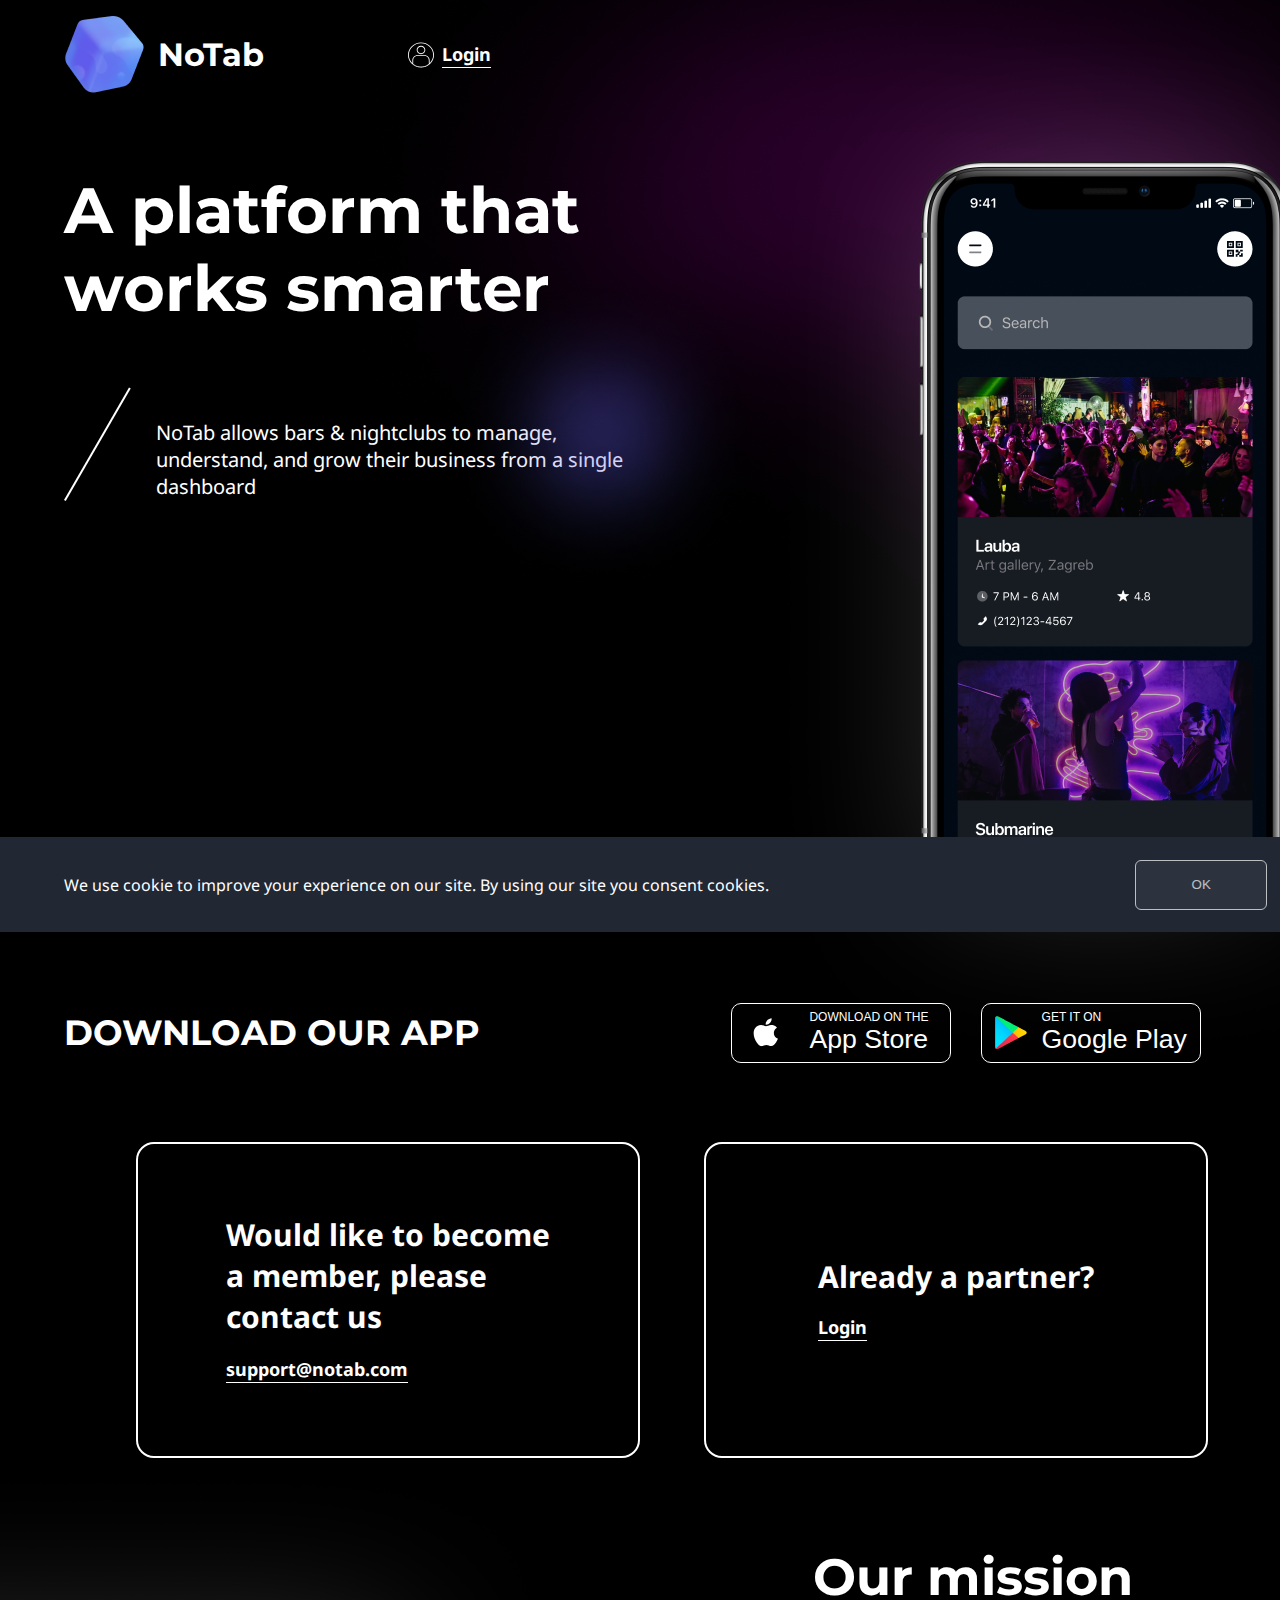
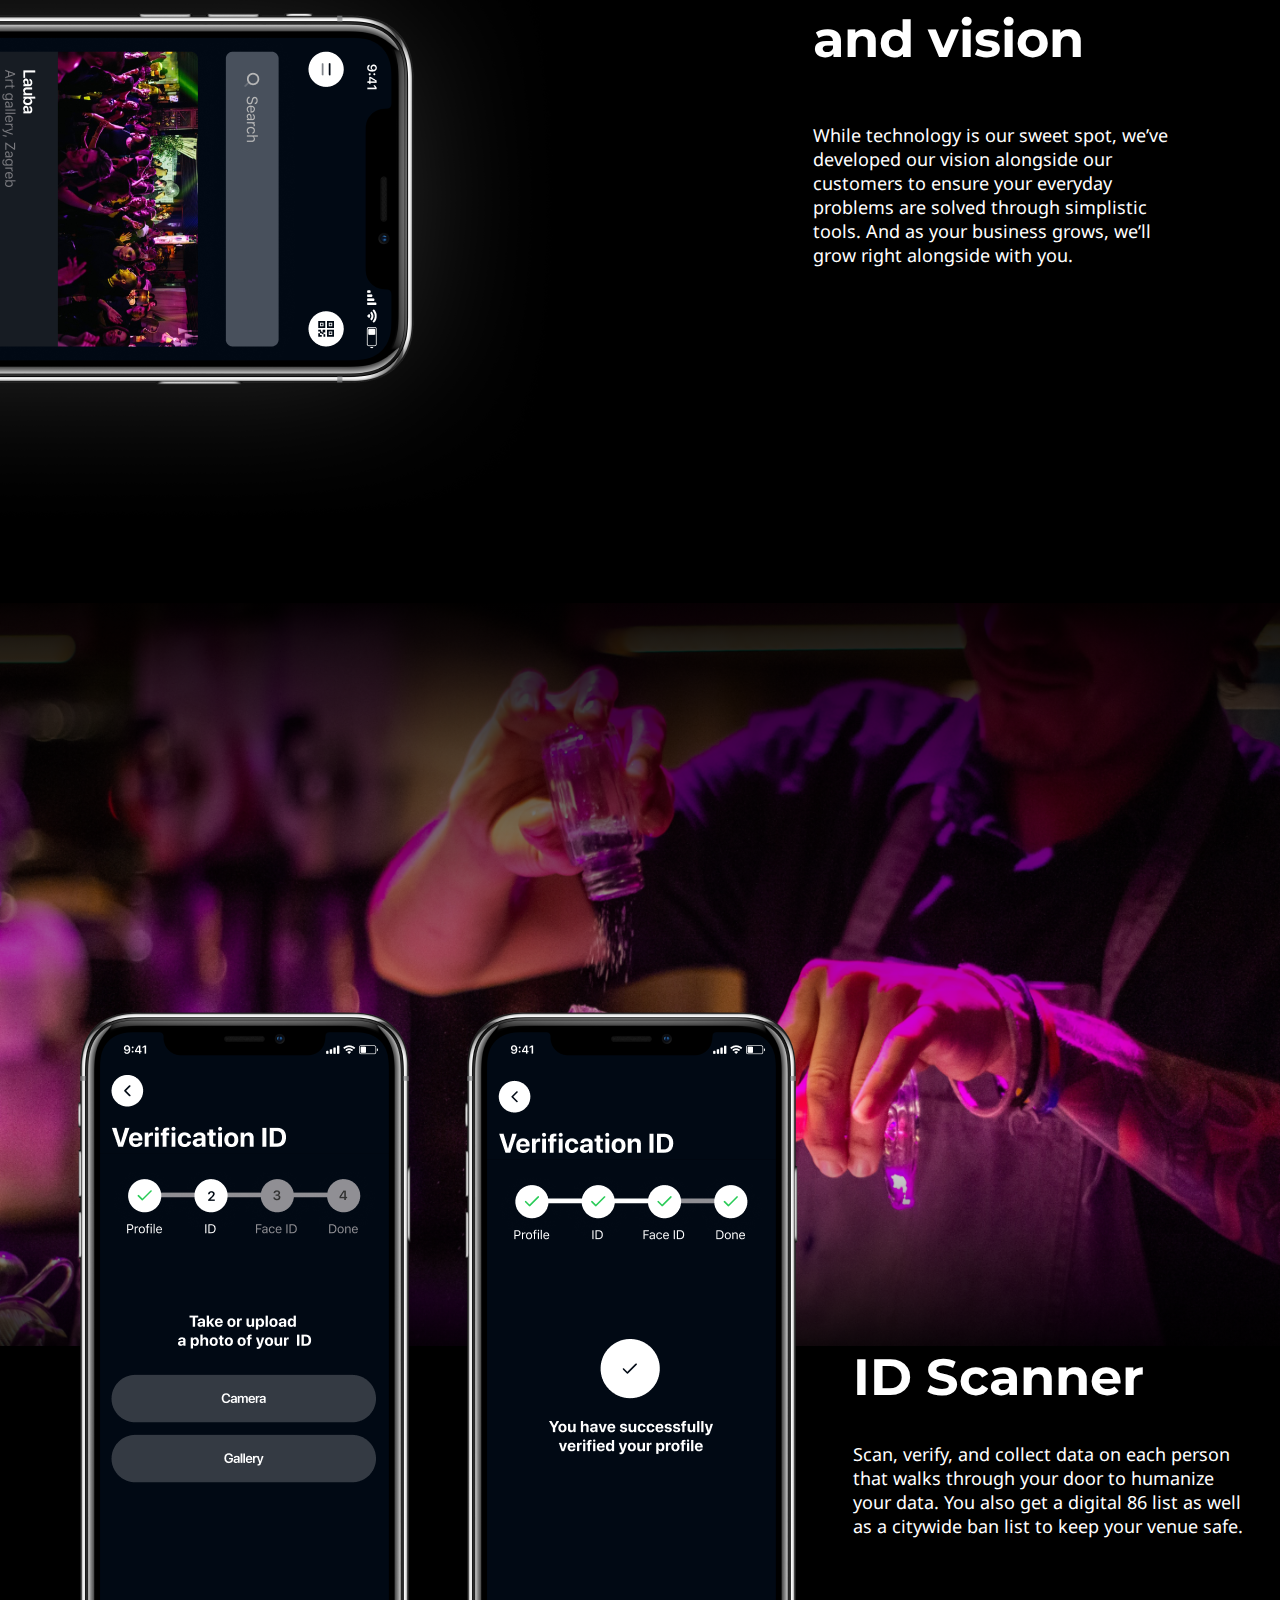
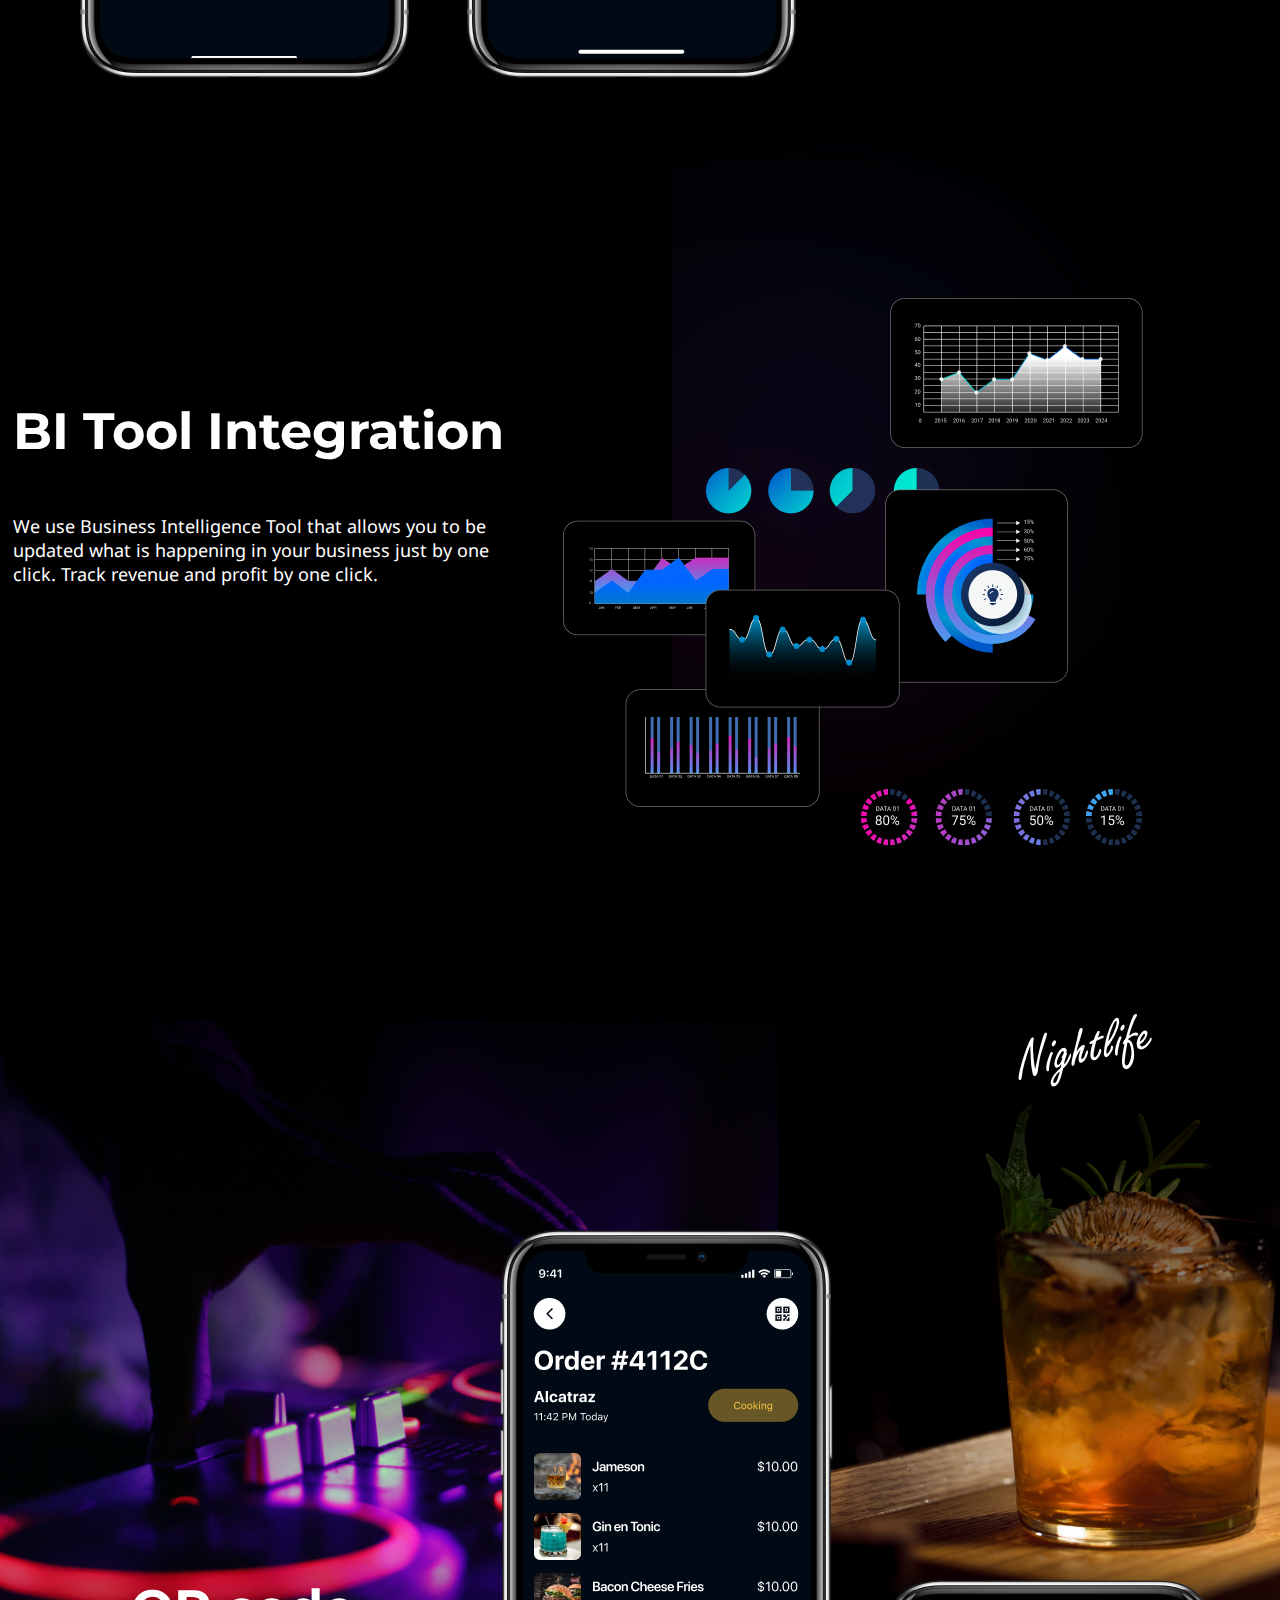
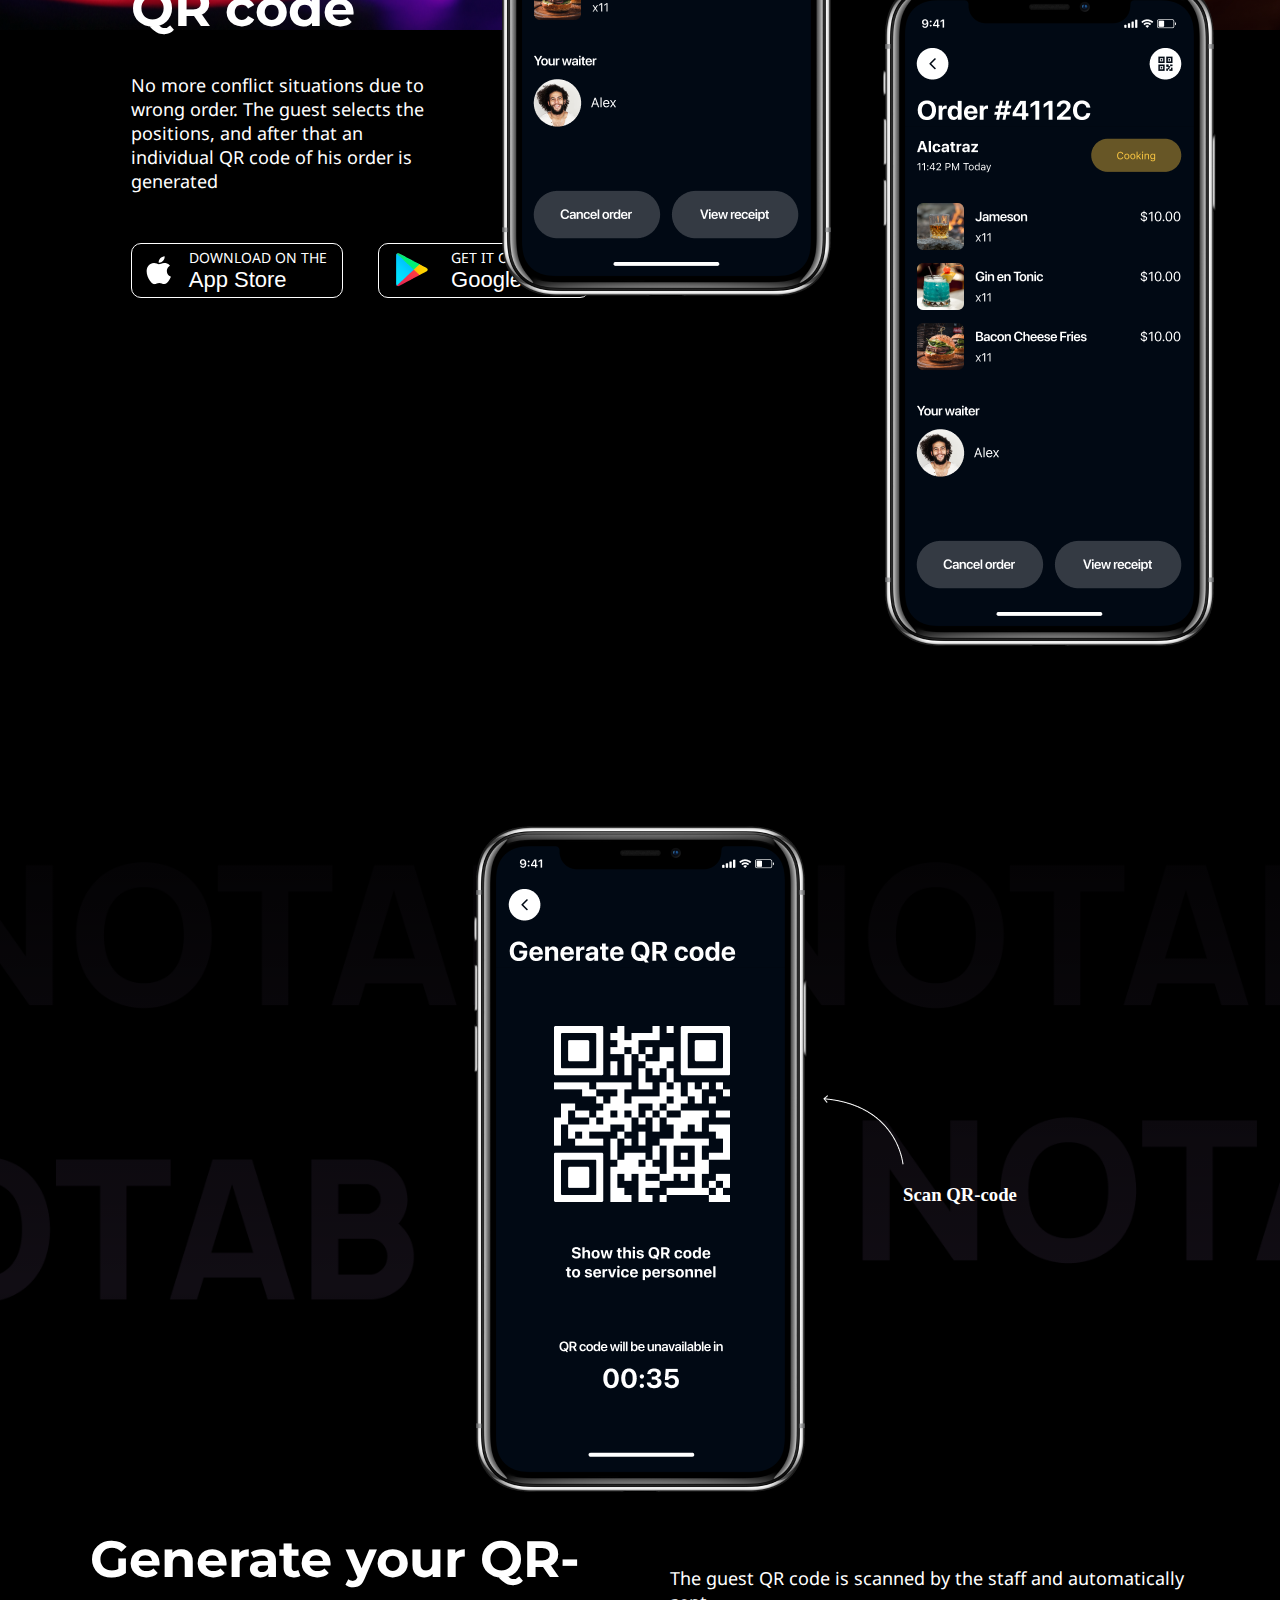
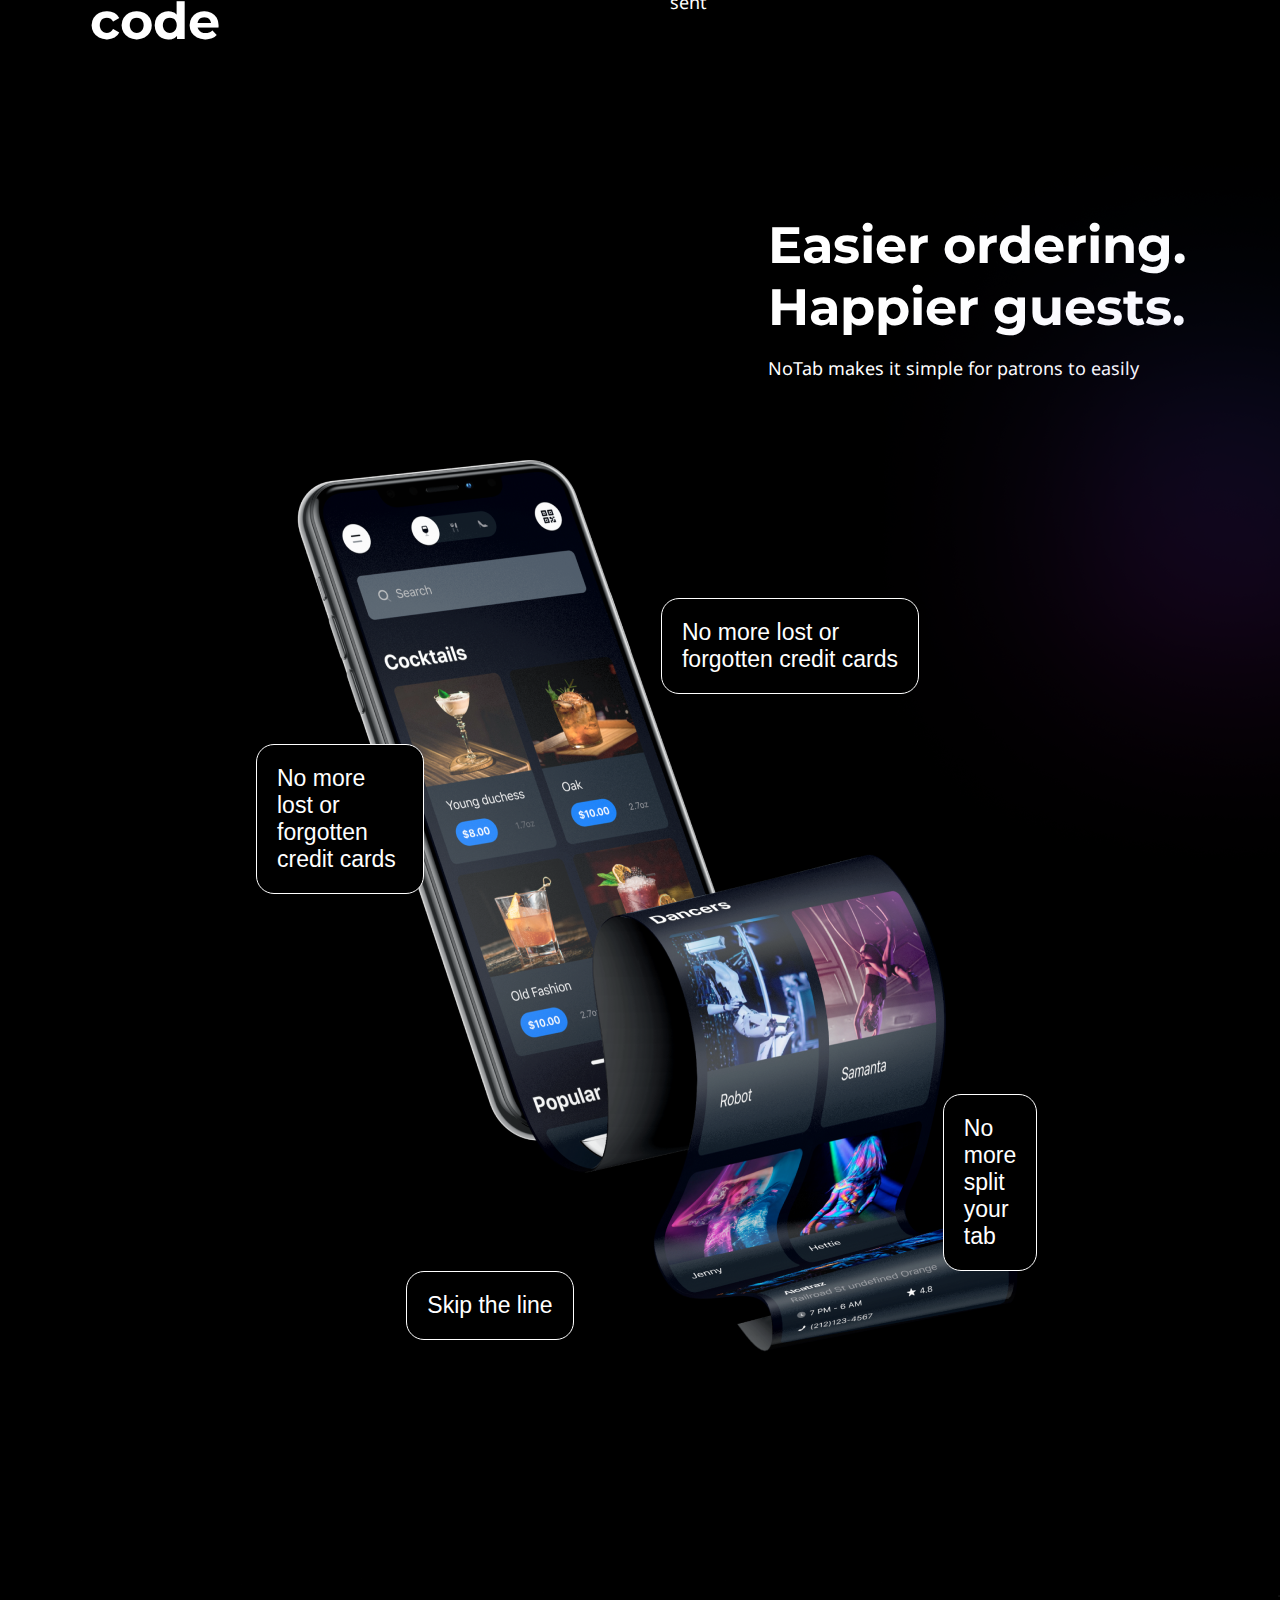
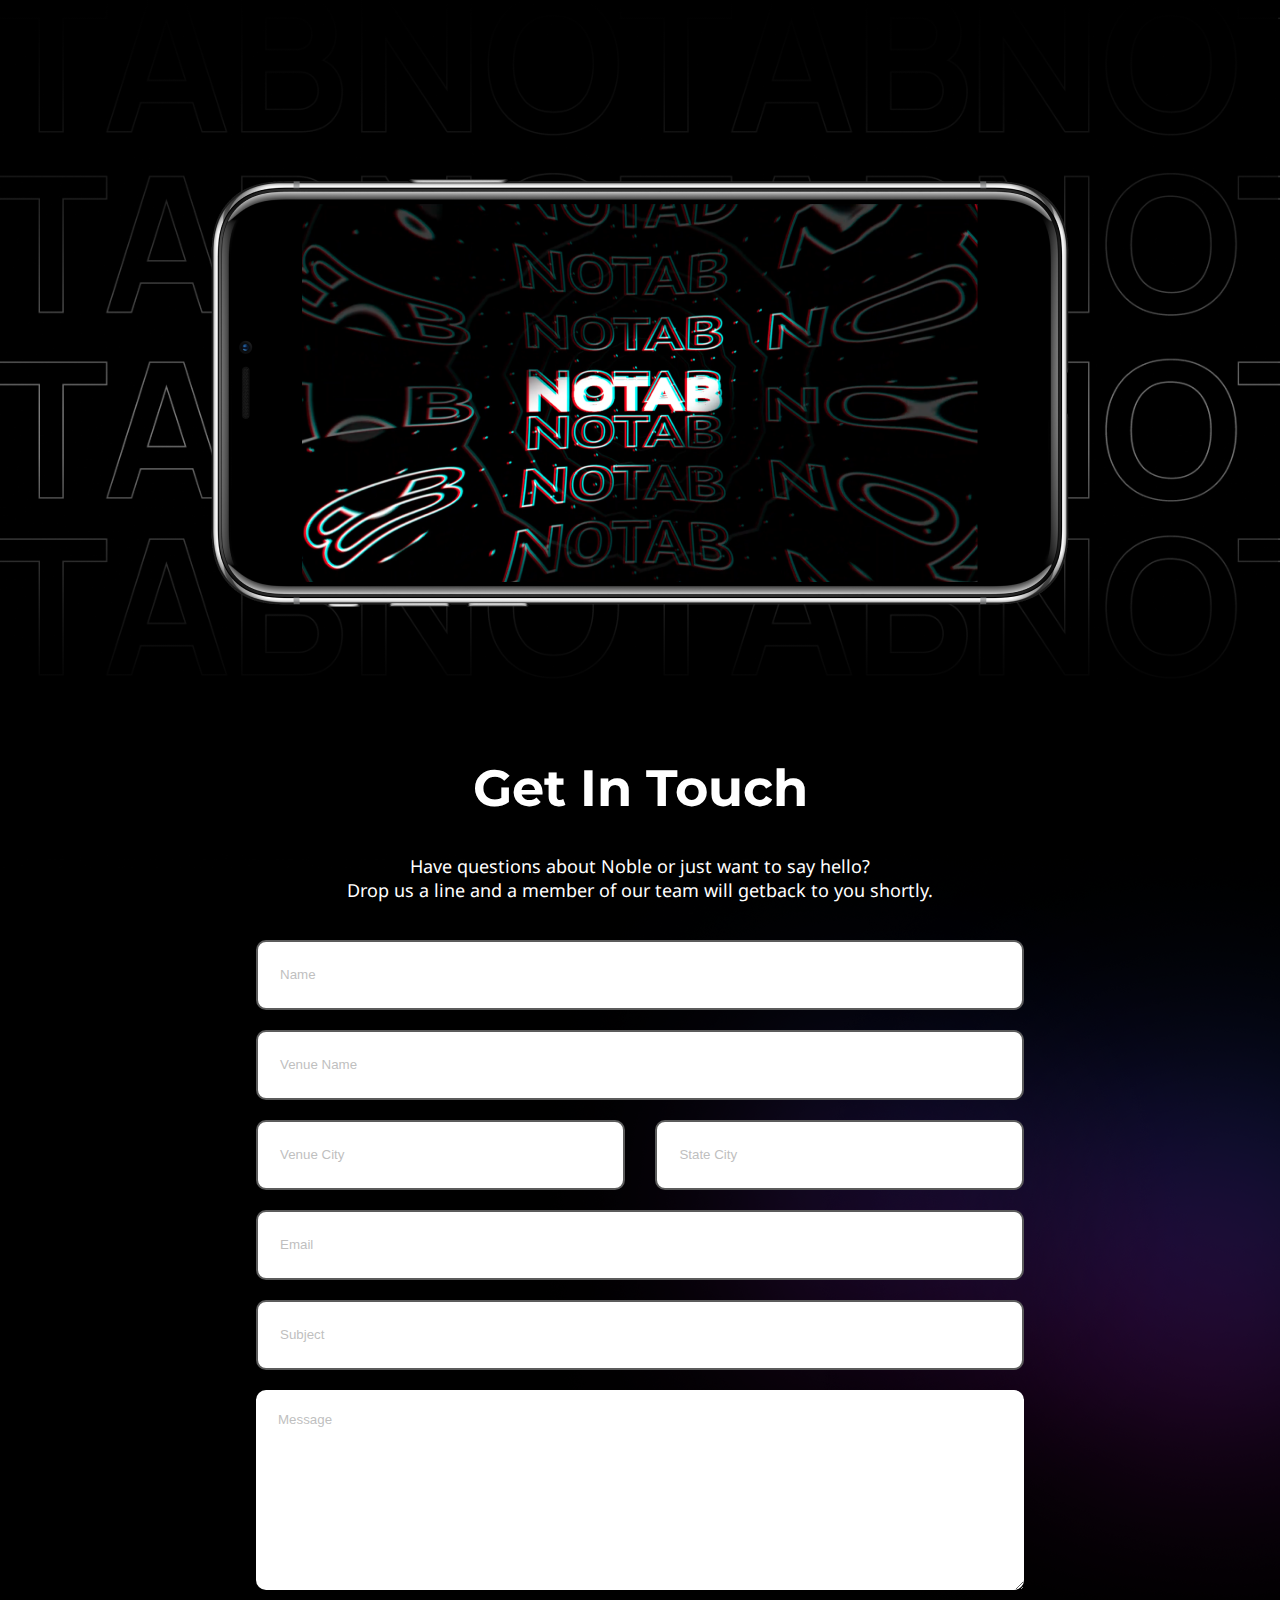
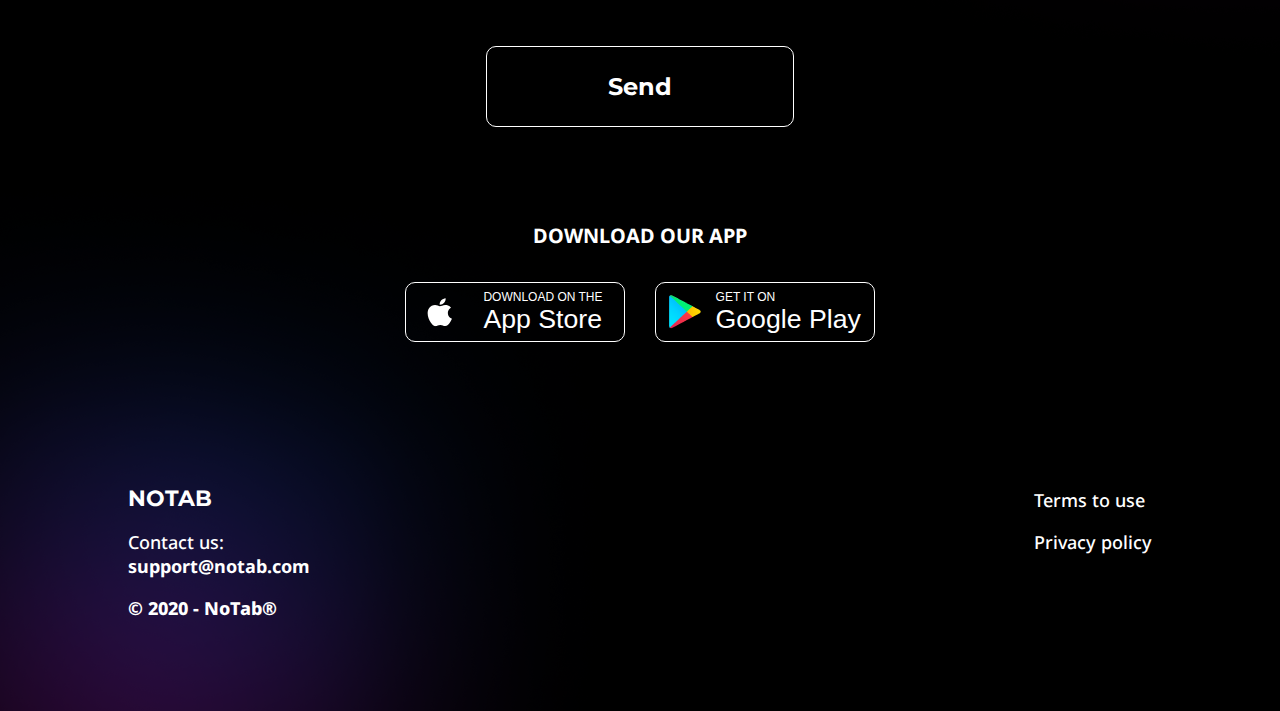
==== index.html @ 04035e40 "initi commit" ====
<!DOCTYPE html lang="en">
<html>

<head>
    <link rel="preconnect" href="https://fonts.googleapis.com">
    <link rel="preconnect" href="https://fonts.gstatic.com" crossorigin>
    <link href="https://fonts.googleapis.com/css2?family=Montserrat:wght@700&family=Noto+Sans&display=swap"
        rel="stylesheet">
    <link rel="stylesheet" type="text/css" href="css/index.css">

    <title>This is just a bomb</title>
    <script src="/js/formError.js"></script>
    <script src="/js/cookiesAlert.js"></script>
</head>

<body>
    <div class="cookie">
        <div class="cookie__text">
            <p>We use cookie to improve your experience on our site. By using our site you consent cookies. </p>
        </div>
        <button id="confirm_cookie_button">
            ok
        </button>
    </div>
    <div class="Vector1"></div>
    <header>
        <div class="header__logo">
            <img src="img/Cube.png" alt="Cube">
            <h1>NoTab</h1>
        </div>

        <div class="header-login">
            <img src="img/Group 574.svg" alt="Group">
            <a href="">Login</a>
        </div>
    </header>
    <main>
        <div class="wrapper">

            <div class="wrapper__text">
                <h1>A platform that works smarter</h1>
                <div class="wrapper__text__bottom">
                    <div class="Vl"></div>
                    <div class="ellipse">
                        <img src="/img/Ellipse 93.png" alt="Ellipse">
                    </div>
                    <h3>NoTab allows bars & nightclubs to manage, understand, and grow their business from a single
                        dashboard</h3>
                </div>
            </div>

            <div class="wrapper__img">
                <img src="img/phone.png" />
            </div>
        </div>

        <div class="download">
            <div class="download__text">
                <h1>download our app</h1>
            </div>
            <div class="download__button">
                <button>
                    <img src="img/Apple.svg" alt="logoalpe">
                    <div class="button_text" style="float: right;">
                        <p>Download on the</p>
                        <h3>App Store</h3>
                    </div>
                </button>
                <button>
                    <img src="img/Play.png" alt="logoandro">
                    <div class="button_text" style="float: right; ">
                        <p>get it on</p>
                        <h3>Google Play</h3>
                    </div>
                </button>

            </div>
        </div>

        <div class="contact">
            <div class="box">
                <div class="box__text">Would like to become<br>
                    a member, please<br> contact us
                    <div class="box__link">
                        <a href="">support@notab.com</a>
                    </div>
                </div>

            </div>
            <div class="box">
                <div class="box__text">Already a partner?
                    <div class="box__link">
                        <div class="header-login">
                            <a href="">Login</a>
                        </div>
                    </div>
                </div>
            </div>
        </div>

        <div class="mission">
            <div class="mission__img">
                <img src="img/phone90.png" alt="">
            </div>
            <div class="mission__text">
                <h1>Our mission and vision</h1>
                <p>While technology is our sweet spot, we’ve developed our vision alongside
                    our customers to ensure your everyday problems are solved through simplistic tools. And as your
                    business grows, we’ll grow right alongside with you. </p>
            </div>
        </div>


        <div class="back">
            <img src="/img/bar.png" alt=""></img>
            <div class="gradient"></div>
        </div>


        <div class="verification">


            <div class="verification__img">
                <img src="/img/Ver1.png" alt="">
                <img src="/img/Ver2.png" alt="">
            </div>

            <div class="verification__text">
                <h1>ID Scanner</h1>
                <p>Scan, verify, and collect data on each person that walks through your door
                    to humanize your data. You also get
                    a digital 86 list as well as a citywide ban list to keep your venue safe.</p>
            </div>
        </div>

        <div class="ellipse">
            <img src="/img/BI.png" alt="">
        </div>
        <div class="integration">
            <div class="integration__text">
                <h1>BI Tool Integration</h1>
                <p>We use Business Intelligence Tool that allows you to be updated what is happening in your business
                    just by one click. Track revenue
                    and profit by one click.</p>
            </div>
            <div class="integration__img">
                <div class="ladder">
                    <img class="group_ladder_top_one" src="/img/Test_Landing/Group 565.png" alt="">
                    <img class="group_ladder_top_two" src="/img/Test_Landing/Group 558.png" alt="">
                    <img class="group_ladder_top_three" src="/img/Test_Landing/Group 564.png" alt="">
                </div>

                <div class="ladder">
                    <img src="/img/Test_Landing/Group 559.png" class="group_ladder_middle_one" alt="">
                    <img src="/img/Test_Landing/Group 562.png" class="group_ladder_middle_two" alt="">
                    <img src="/img/Test_Landing/Group 561.png" class="group_ladder_middle_three" alt="">
                </div>
                <div class="ladder">
                    <img class="group_ladder_bottom" src="/img/Test_Landing/Group.png" alt="">
                </div>
            </div>
        </div>

        <div class="back" style="margin-top: 15% ;">
            <img src="/img/marcela.png" class="img_marcela" alt="">
            <img src="/img/cocktail.png" alt="">

            <div class="gradient gradient8" style="">
                <img src="/img/Nightlife.png" class="Nightlife" alt=""
                    style="float: right; margin-right: 10%; width: auto;">
            </div>

        </div>

        <div class="qrcode">
            <div class="qrcode__text">
                <h1>QR code</h1>
                <p>No more conflict situations due to wrong order. The guest selects the positions, and after that an
                    individual QR code of his order is generated</p>
                <div class="qrcode__btn">
                    <button>
                        <img src="img/Apple.svg" alt="logoalpe" >
                        <div class="button_text" >
                            <p>Download on the</p>
                            <h3>App Store</h3>
                        </div>
                    </button>
                    <button>
                        <img src="img/Play.png" alt="logoandro" >
                        <div class="button_text" >
                            <p>get it on</p>
                            <h3>Google Play</h3>
                        </div>
                    </button>
                </div>

            </div>
            <div class="qrcode__img">

                <img src="/img/orderqr.png" alt="">
                <img src="/img/orderqr.png" alt="" style="top: 350px;">
            </div>


        </div>
        <div class="back">
            <img src="/img/notab.png" alt="" style=" position: absolute;margin-top: 100px; ">
        <div class=" gradient" ></div>
        </div>
        </div>
        <div class="genNotab">
            <div class="genNotab__img">
                <img src="/img/genqr.png" alt="">
                <div class="arrow">
                    <img src="/img/Arrow.png" alt="">
                    <h3>Scan QR-code</h3>
                </div>

            </div>
            <div class="genNotab__text">
                <h1>Generate your QR-code</h1>
                <p>The guest QR code is scanned
                    by the staff and automatically sent</p>
            </div>

        </div>

        <div class="ordering">
            <div class="ellipse" style="right: 0;">
                <img src="/img/ellipse2.png" alt="">
            </div>
            <div class="ordering__text">
                <h1>Easier ordering.<br>
                    Happier guests.</h1>
                <p>NoTab makes it simple for patrons to easily</p>
            </div>

            <div class="ordering__img">
                <img src="/img/iPhoneXS.png" alt="">
            </div>
            <div class="ordering__box">

                <div class="box box1" >
                    <p>No more lost or<br>
                        forgotten credit cards
                    </p>

                </div>
                <div class="box box2">
                    <p>No more lost or<br>
                        forgotten credit cards</p>

                </div>
                <div class="box box3">
                    <p>No more split<br>
                        your tab</p>

                </div>
                <div class="box box4">
                    <p>Skip the line</p>

                </div>

            </div>
        </div>

        <div class="back back3" style="margin-top:15%;">
            <img src="/img/NotabPhone.png" alt="">

            <div class="gradient" style="display: flex; justify-content: center;">
                <div class="phone">
                    <img src="/img/phonecler.png" alt="" class="placeholder">
                    <img src="/img/inphone.png" alt=" " class="iphone_img">
                </div>

            </div>
        </div>
        <div class="ellipse ellipse3">
            <img src="/img/GetIN.png" alt="">
        </div>
        <div class="ellipse">
            <img src="/img/form.png" alt="">
        </div>
        <div class="userForm">
            <div class="userForm__text">
                <h1>Get In Touch</h1>
                <p>Have questions about Noble or just want to say hello?<br>
                    Drop us a line and a member of our team will getback to you shortly.</p>
            </div>
            <form action="" method="post" class="form" id = "form">
                <input type="text" id="contact_name" name="user_name" placeholder="Name">
                <input type="text" id="venue_name" name="user_venue_name" placeholder="Venue Name">
                <div class="two">
                    <input type="text" id="city" name="user_city" placeholder="Venue City">
                    <input type="text" id="state" name="user_state" placeholder="State City" style="margin-left: auto;">
                </div>

                <input type="text" id="email" name="user_email" placeholder="Email">
                <input type="text" id="subject" name="user_subject" placeholder="Subject">
                <textarea placeholder="Message" name="message" style="height: 200px;"></textarea>

                <button>
                    <p>Send</p>
                </button>
            </form>
            <div class="userForm_download">
                <div class="download__text">
                    <h5>download our app</h5>
                </div>
                <div class="download__button">
                    <button>
                        <img src="img/Apple.svg" alt="logoalpe">
                        <div class="button_text">
                            <p>Download on the</p>
                            <h3>App Store</h3>
                        </div>
                    </button>
                    <button>
                        <img src="img/Play.png" alt="logoandro">
                        <div class="button_text">
                            <p>get it on</p>
                            <h3>Google Play</h3>
                        </div>
                    </button>
                </div>
            </div>
        </div>
        <div class="ellipse4">
            <img src="/img/footer.png" alt="">
        </div>
        <footer>
            <div class="contact_us">
                <h1>notab</h1>
                <p>Contact us:<br>
                    <a href="#">support@notab.com</a>
                </p>
                <h2>© 2020 - NoTab®</h2>
            </div>
            <div class="privacy_policy">
                <p>Terms to use</p>
                <p>Privacy policy</p>
            </div>
        </footer>
    </main>
</body>

</html>
---- css/index.css ----
@charset "UTF-8";
body {
  background-color: #000000;
  margin: 0;
  background-image: url(/img/decor.png);
  background-repeat: no-repeat;
  background-position: top right, center left;
}
body .cookie {
  color: #fff;
  display: flex;
  position: fixed;
  justify-content: space-between;
  background-color: #212834;
  height: 95px;
  align-items: center;
  z-index: 9999;
  width: 100%;
  top: 93vh;
  transform: translateY(100%);
  transition: transform 0.2s ease-in-out;
}
body .cookie .cookie__text {
  margin-left: 5%;
  text-align: center;
  font-family: "Noto Sans", sans-serif;
  line-height: 14px;
  font-weight: normal;
}
body .cookie button {
  height: 50px;
  width: 132px;
  margin-right: 1%;
  background: #ffffff14;
  border: 0.5px solid #ffffff;
  color: white;
  text-decoration: none;
  border-radius: 6px;
  cursor: pointer;
  opacity: 0.7;
  text-transform: uppercase;
}
body .cookie button:hover {
  opacity: 1;
}
body .show_cookies {
  transform: translateY(0);
  transition: transform 0.2s ease-in-out;
}
body header {
  position: absolute;
  display: flex;
  flex-direction: row;
  justify-content: space-between;
  align-items: center;
  color: white;
  max-width: 400px;
  margin-left: 4%;
  z-index: 1000;
}
body header .header__logo {
  display: flex;
  text-align: center;
}
body header .header__logo h1 {
  display: flex;
  align-items: center;
  font-family: "Montserrat", sans-serif;
  font-style: normal;
  font-weight: bold;
  font-size: 2em;
}
body header .header-login {
  display: flex;
  flex-direction: row;
  margin-left: 50%;
}
body header .header-login a {
  margin-left: 10%;
}
body a {
  color: #fff;
  text-decoration: none;
  cursor: pointer;
  font-family: "Noto Sans", sans-serif;
  font-size: 18px;
  font-weight: bold;
  border-bottom: 1px solid white;
  /* Добавляем подчеркивание сплошной линией черного цвета */
  padding-bottom: 1px;
}
body a:hover {
  border-bottom: 1px solid rgba(0, 0, 0, 0);
  /* Делаем подчеркивание прозрачным */
}
body main {
  /*max-width: 1400px;*/
  margin: 0 auto;
}
body main .wrapper {
  position: relative;
  z-index: 100;
  color: #fff;
  display: flex;
  justify-content: space-between;
}
body main .wrapper .wrapper__text {
  position: relative;
  margin-top: 10%;
  margin-left: 5%;
  max-width: 700px;
}
body main .wrapper .wrapper__text h1 {
  font-size: 64px;
  font-family: "Montserrat", sans-serif;
}
body main .wrapper .wrapper__text .wrapper__text__bottom {
  display: flex;
}
body main .wrapper .wrapper__text .wrapper__text__bottom h3 {
  font-family: "Noto Sans", sans-serif;
  line-height: 27px;
  font-weight: normal;
  font-size: 20px;
  margin: auto 90px 0;
  /* сверху | горизонтально | снизу */
}
body main .wrapper .wrapper__text .wrapper__text__bottom .Vl {
  width: 4px;
  /* Line width */
  height: 130px;
  /* Override in-line if you want specific height. */
  background-color: white;
  /* Line color */
  transform: rotate(30deg);
  transform-origin: bottom left;
}
body main .wrapper .wrapper__img {
  margin-left: auto;
  float: right;
  overflow: hidden;
}
body main .wrapper .wrapper__img img {
  position: relative;
  z-index: 0;
  overflow: hidden;
}
body main .download {
  color: #fff;
  position: relative;
  z-index: 1000;
  margin: -80px 5% 0;
  display: flex;
  flex-direction: row;
  justify-content: space-between;
  align-items: center;
}
body main .download .download__text h1 {
  font-family: "Montserrat", sans-serif;
  font-style: normal;
  font-weight: bold;
  font-size: 35px;
  text-transform: uppercase;
}
body main .download .download__button {
  justify-content: space-around;
  display: flex;
  width: 500px;
}
body main .download .download__button button {
  display: flex;
  flex-direction: row;
  width: 220px;
  height: 60px;
  background: none;
  border: 1px solid #ffffff;
  color: white;
  text-decoration: none;
  border-radius: 10px;
  cursor: auto;
}
body main .download .download__button button img {
  width: auto;
  margin: auto;
}
body main .download .download__button button .button_text {
  margin: auto;
  display: flex;
  flex-direction: column;
  align-items: flex-start;
}
body main .download .download__button button .button_text img {
  float: right;
}
body main .download .download__button button .button_text h3 {
  font-size: 2em;
  margin: 0;
  font-weight: normal;
}
body main .download .download__button button .button_text p {
  text-transform: uppercase;
  font-size: 12px;
  margin: 0;
}
body main .download .download__button button:hover {
  opacity: 0.8;
}
body main .contact {
  margin-top: 5%;
  color: #fff;
  display: flex;
  justify-content: center;
  align-items: center;
}
body main .contact .box {
  font-family: "Noto Sans", sans-serif;
  font-style: normal;
  font-weight: bold;
  display: flex;
  align-items: center;
  justify-content: center;
  border-radius: 18px;
  width: 500px;
  height: 312px;
  border: 2px solid #fff;
  vertical-align: middle;
  margin-left: 5%;
}
body main .contact .box .box__text {
  font-size: 30px;
}
body main .contact .box .box__text .box__link {
  margin-top: 5%;
  font-weight: normal;
  font-size: 24px;
  line-height: 33px;
}
body main .mission {
  display: flex;
  color: #fff;
  justify-content: space-evenly;
  align-items: center;
}
body main .mission .mission__img {
  transform: translateX(-100%);
  width: 600px;
}
body main .mission .mission__text {
  width: 360px;
  display: flex;
  flex-direction: column;
  margin-bottom: 200px;
}
body main .mission .mission__text h1 {
  font-family: "Montserrat", sans-serif;
  font-style: normal;
  font-weight: bold;
  font-size: 51px;
}
body main .mission .mission__text p {
  font-family: Noto Sans;
  font-style: normal;
  font-weight: normal;
  font-size: 18px;
}
body main .back {
  overflow: hidden;
  display: flex;
  margin-top: 5%;
}
body main .back img {
  z-index: 0;
  position: relative;
  width: 100%;
}
body main .back .gradient {
  position: absolute;
  width: 100%;
  height: 72vw;
  left: 0px;
  background: linear-gradient(179.83deg, #000000 -3.1%, rgba(0, 0, 0, 0) 56.76%, #000000 83.92%);
}
body main .back .gradient .phone {
  display: flex;
  align-items: center;
  justify-content: center;
  flex-wrap: wrap;
  flex-direction: column;
}
body main .back .gradient .phone img {
  width: auto;
}
body main .back .gradient .phone .placeholder {
  z-index: 500;
}
body main .back .gradient .phone .iphone_img {
  z-index: 1000;
  position: absolute;
}
body main .verification {
  color: #fff;
  z-index: 100;
  display: flex;
  align-items: center;
  justify-content: space-around;
}
body main .verification .verification__img {
  position: relative;
  margin-top: auto;
}
body main .verification .verification__img img {
  margin-left: 50px;
  margin-top: -1000px;
}
body main .verification .verification__text {
  margin-bottom: 10%;
  margin-top: auto;
  position: relative;
  width: 400px;
}
body main .verification .verification__text h1 {
  font-family: "Montserrat", sans-serif;
  font-style: normal;
  font-weight: bold;
  font-size: 51px;
  margin-top: 0;
}
body main .verification .verification__text p {
  font-family: "Noto Sans", sans-serif;
  font-style: normal;
  font-weight: normal;
  font-size: 18px;
}
body main .ellipse {
  position: absolute;
  right: 0;
  margin-left: -100px;
  margin-top: -100px;
}
body main .ellipse4 {
  position: absolute;
  margin-top: -320px;
}
body main .integration {
  margin-top: 5%;
  display: flex;
  color: #fff;
}
body main .integration .integration__text {
  margin-left: auto;
  margin-left: auto;
  display: flex;
  flex-direction: column;
  justify-content: center;
  width: 500px;
}
body main .integration .integration__text h1 {
  font-family: "Montserrat", sans-serif;
  font-style: normal;
  font-weight: bold;
  font-size: 51px;
}
body main .integration .integration__text p {
  font-family: "Noto Sans", sans-serif;
  font-style: normal;
  font-weight: normal;
  font-size: 18px;
}
body main .integration .integration__img {
  margin-top: 150px;
  margin-left: -50px;
  min-width: 50%;
  margin-right: auto;
  display: flex;
  flex-direction: column;
}
body main .integration .integration__img .ladder {
  height: 100%;
  margin-bottom: 5%;
  margin-right: 125px;
}
body main .integration .integration__img .ladder img {
  float: right;
  position: relative;
}
body main .integration .integration__img .ladder .group_ladder_top_two {
  top: 170px;
  right: -50px;
}
body main .integration .integration__img .ladder .group_ladder_top_three {
  top: 222px;
  right: -100px;
}
body main .integration .integration__img .ladder .group_ladder_middle_one {
  z-index: 50;
  margin-right: 75px;
}
body main .integration .integration__img .ladder .group_ladder_middle_two {
  top: 100px;
  right: -15px;
  z-index: 100;
}
body main .integration .integration__img .ladder .group_ladder_middle_three {
  top: 200px;
  right: -130px;
  z-index: 50;
}
body main .integration .integration__img .ladder .group_ladder_bottom {
  top: 65px;
}
body main .qrcode {
  position: relative;
  z-index: 2000;
  display: flex;
  color: #fff;
  align-items: flex-end;
  top: -400px;
}
body main .qrcode .qrcode__text {
  margin: 0 auto;
  width: 315px;
}
body main .qrcode .qrcode__text h1 {
  margin-top: 0;
  font-style: normal;
  font-weight: bold;
  font-size: 51px;
  font-family: "Montserrat", sans-serif;
}
body main .qrcode .qrcode__text p {
  font-family: "Noto Sans", sans-serif;
  font-style: normal;
  font-weight: normal;
  font-size: 18px;
}
body main .qrcode .qrcode__text .qrcode__btn {
  margin-top: 50px;
  display: flex;
  width: 500px;
}
body main .qrcode .qrcode__text .qrcode__btn button {
  display: flex;
  margin-right: 35px;
  flex-direction: row;
  width: 212px;
  height: 55px;
  background: none;
  border: 1px solid #ffffff;
  color: white;
  text-decoration: none;
  border-radius: 10px;
  cursor: auto;
}
body main .qrcode .qrcode__text .qrcode__btn button img {
  margin: auto;
}
body main .qrcode .qrcode__text .qrcode__btn button .button_text {
  margin: auto;
  display: flex;
  flex-direction: column;
  align-items: flex-start;
}
body main .qrcode .qrcode__text .qrcode__btn button .button_text h3 {
  font-size: 22px;
  margin: 0;
  font-weight: normal;
}
body main .qrcode .qrcode__text .qrcode__btn button .button_text p {
  text-transform: uppercase;
  font-size: 14px;
  margin: 0;
}
body main .qrcode .qrcode__text .qrcode__btn button:hover {
  opacity: 0.8;
}
body main .qrcode .qrcode__img {
  z-index: 2500;
  display: flex;
  justify-content: right;
  width: 50%;
  margin-right: 5%;
}
body main .qrcode .qrcode__img img {
  position: relative;
  margin-left: 50px;
}
body main .genNotab {
  color: #fff;
  margin-top: 5%;
  position: relative;
}
body main .genNotab .genNotab__img {
  display: flex;
  justify-content: center;
  align-items: center;
}
body main .genNotab .genNotab__img .arrow {
  position: absolute;
  margin-left: 50%;
}
body main .genNotab .genNotab__img .arrow img {
  position: relative;
  right: 80px;
}
body main .genNotab .genNotab__text {
  display: flex;
  justify-content: space-between;
  margin: 0 7%;
  align-items: center;
}
body main .genNotab .genNotab__text h1 {
  font-family: "Montserrat", sans-serif;
  font-style: normal;
  font-weight: bold;
  font-size: 51px;
}
body main .genNotab .genNotab__text p {
  font-family: "Noto Sans", sans-serif;
  font-style: normal;
  font-weight: normal;
  font-size: 18px;
}
body main .ordering {
  color: #fff;
  position: relative;
  margin-top: 10%;
}
body main .ordering .ordering__text {
  display: flex;
  flex-direction: column;
  margin-left: 60%;
}
body main .ordering .ordering__text h1 {
  font-family: "Montserrat", sans-serif;
  font-style: normal;
  font-weight: bold;
  font-size: 51px;
  margin: 0;
}
body main .ordering .ordering__text p {
  font-family: "Noto Sans", sans-serif;
  font-style: normal;
  font-weight: normal;
  font-size: 18px;
}
body main .ordering .ordering__img {
  z-index: 0;
  left: 0;
  right: 0;
  text-align: center;
  position: absolute;
}
body main .ordering .ordering__box {
  width: 60%;
  margin: 0 auto;
  margin-top: 150px;
  position: relative;
  z-index: 100;
  display: flex;
  flex-direction: column;
  align-items: center;
}
body main .ordering .ordering__box .box {
  font-family: "Noto Sans", sans-serif;
  font-style: normal;
  font-weight: bold;
  display: flex;
  align-items: center;
  justify-content: center;
  background-color: black;
  border-radius: 18px;
  min-height: 50px;
  border: 1px solid #fff;
  vertical-align: middle;
  margin-top: 50px;
}
body main .ordering .ordering__box .box p {
  font-family: "Roboto", sans-serif;
  font-style: normal;
  font-weight: 500;
  font-size: 23px;
  margin: 20px;
}
body main .ordering .ordering__box .box1 {
  margin-left: 300px;
}
body main .ordering .ordering__box .box2 {
  margin-right: 600px;
}
body main .ordering .ordering__box .box3 {
  margin-left: 700px;
  margin-top: 200px;
}
body main .ordering .ordering__box .box4 {
  margin-right: 300px;
  margin-top: 0;
}
body main .userForm {
  position: relative;
  z-index: 1000;
  margin: 10% auto;
  margin-top: -15%;
  color: #fff;
  width: 60%;
  display: flex;
  justify-content: center;
  flex-direction: column;
  text-align: center;
}
body main .userForm .userForm__text h1 {
  font-family: "Montserrat", sans-serif;
  font-style: normal;
  font-weight: bold;
  font-size: 51px;
}
body main .userForm .userForm__text p {
  font-family: "Noto Sans", sans-serif;
  font-style: normal;
  font-weight: normal;
  font-size: 18px;
}
body main .userForm .form ::-webkit-input-placeholder {
  /* WebKit browsers */
  color: #BFBFBF;
}
body main .userForm .form .formError {
  border: 2px solid red;
}
body main .userForm .form input {
  border-radius: 10px;
  height: 70px;
  background: #FFFFFF;
  border: 2px solid #5C5C5C;
  width: 100%;
  margin-top: 20px;
  text-indent: 20px;
}
body main .userForm .form textarea {
  margin-top: 20px;
  width: 100%;
  padding-top: 10px;
  text-indent: 20px;
  margin-bottom: 10px;
  border: 1px solid #5C5C5C;
  background: #ffffff;
  line-height: 40px;
  border-width: 0;
  border-radius: 10px;
  font-family: "Roboto", sans-serif;
}
body main .userForm .form .two {
  display: flex;
  justify-content: space-between;
  flex-direction: row;
  flex-wrap: nowrap;
}
body main .userForm .form .two input {
  width: 48%;
}
body main .userForm .form button {
  cursor: pointer;
  margin: 6% 0;
  width: 40%;
  color: #fff;
  border: 1px solid #FFFFFF;
  box-sizing: border-box;
  border-radius: 10px;
  background: none;
}
body main .userForm .form button p {
  font-family: "Montserrat", sans-serif;
  font-style: normal;
  font-weight: bold;
  font-size: 24px;
}
body main .userForm .form button:hover {
  background-color: #1f1f1f;
}
body main .userForm .form button:active {
  background: #30003b;
}
body main .userForm .userForm_download {
  margin: 0 auto;
}
body main .userForm .userForm_download .download__text {
  font-family: "Noto Sans", sans-serif;
  font-style: normal;
  font-weight: bold;
  font-size: 24px;
}
body main .userForm .userForm_download .download__text h5 {
  text-transform: uppercase;
}
body main .userForm .userForm_download .download__button {
  justify-content: space-around;
  display: flex;
  width: 500px;
}
body main .userForm .userForm_download .download__button button {
  display: flex;
  flex-direction: row;
  width: 220px;
  height: 60px;
  background: none;
  border: 1px solid #ffffff;
  color: white;
  text-decoration: none;
  border-radius: 10px;
  cursor: auto;
}
body main .userForm .userForm_download .download__button button img {
  width: auto;
  margin: auto;
}
body main .userForm .userForm_download .download__button button .button_text {
  margin: auto;
  display: flex;
  flex-direction: column;
  align-items: flex-start;
}
body main .userForm .userForm_download .download__button button .button_text img {
  float: right;
}
body main .userForm .userForm_download .download__button button .button_text h3 {
  font-size: 2em;
  margin: 0;
  font-weight: normal;
}
body main .userForm .userForm_download .download__button button .button_text p {
  text-transform: uppercase;
  font-size: 12px;
  margin: 0;
}
body main .userForm .userForm_download .download__button button:hover {
  opacity: 0.8;
}
body footer {
  margin: 0 10%;
  display: flex;
  justify-content: space-between;
  align-items: flex-start;
  position: relative;
  color: #fff;
  font-family: "Noto Sans", sans-serif;
  z-index: 1000;
}
body footer .contact_us h1 {
  text-transform: uppercase;
}
body footer a {
  font-style: bold;
  border-bottom: none;
}
body footer h1 {
  font-family: "Montserrat", sans-serif;
  font-style: normal;
  font-weight: bold;
  font-size: 22px;
}
body footer p {
  font-style: normal;
  font-weight: 500;
  font-size: 18px;
}
body footer h3 {
  font-style: bold;
  font-weight: 500;
  font-size: 18px;
}
body footer h2 {
  font-style: normal;
  font-weight: 800;
  font-size: 18px;
}

@media screen and (max-device-width: 600px) {
  body {
    color: #000;
    background-color: black;
  }
  body header {
    align-items: center;
    width: 100% !important;
    margin: 0;
  }
  body header .header__logo {
    margin-left: 3%;
  }
  body header .header-login {
    margin-right: 5%;
  }
  body header .header-login a {
    margin-left: 10%;
  }
  body header {
    max-width: 1000px;
  }
  body main .wrapper {
    align-items: center;
  }
  body main .wrapper .wrapper__text {
    float: left;
    margin-top: -10%;
  }
  body main .wrapper .wrapper__text h1 {
    font-size: 64px;
    font-family: "Montserrat", sans-serif;
  }
  body main .wrapper .wrapper__text .wrapper__text__bottom {
    display: flex;
  }
  body main .wrapper .wrapper__text .wrapper__text__bottom h3 {
    font-family: "Noto Sans", sans-serif;
    line-height: 27px;
    font-weight: normal;
    font-size: 20px;
    margin: auto 0 0;
    /* сверху | горизонтально | снизу */
  }
  body main .wrapper .wrapper__text .wrapper__text__bottom .Vl {
    display: none;
  }
  body main .wrapper .wrapper__img {
    width: 100%;
  }
  body main .download {
    margin: -80px 0 0;
    flex-direction: column;
  }
  body main .download .download__text h1 {
    font-family: "Montserrat", sans-serif;
    font-style: normal;
    font-weight: bold;
    font-size: 35px;
  }
  body main .download .download__button {
    justify-content: space-around;
    display: flex;
    width: 500px;
  }
  body main .contact {
    margin-top: 0;
    flex-direction: column;
  }
  body main .contact .box {
    margin-top: 5%;
    width: 400px;
    height: auto;
    margin-left: 0;
  }
  body main .contact .box .box__text {
    margin: 10%;
  }
  body main .mission {
    justify-content: space-evenly;
    align-items: flex-start;
    flex-direction: column-reverse;
  }
  body main .mission .mission__img {
    margin: 0 auto;
    transform: rotate(-90deg);
    width: 600px;
  }
  body main .mission .mission__img img {
    position: relative;
    left: -225px;
    width: auto !important;
  }
  body main .mission .mission__text {
    width: 90%;
    margin: 5% 0 5% 5%;
  }
  body main .mission .mission__text h1 {
    font-size: 24px;
  }
  body main .mission .mission__text p {
    font-size: 16px;
  }
  body main .verification {
    color: #fff;
    z-index: 100;
    display: flex;
    align-items: center;
    justify-content: space-around;
    flex-direction: column-reverse;
  }
  body main .verification .verification__img {
    position: relative;
    margin-top: auto;
    display: flex;
    flex-direction: column;
  }
  body main .verification .verification__img img {
    margin-left: 0;
    margin-top: 10%;
  }
  body main .verification .verification__text {
    margin: auto 5% 0;
    position: relative;
    width: auto;
  }
  body main .verification .verification__text h1 {
    font-size: 24px;
    margin-top: 0;
  }
  body main .verification .verification__text p {
    font-size: 16px;
  }
  body main .integration {
    margin-top: 5%;
    display: flex;
    flex-direction: column;
    color: #fff;
  }
  body main .integration .integration__text {
    margin: 0 5%;
    display: flex;
    flex-direction: column;
    justify-content: center;
    width: 500px;
  }
  body main .integration .integration__text h1 {
    font-size: 24px;
  }
  body main .integration .integration__text p {
    font-size: 16px;
  }
  body main .integration .integration__img {
    margin-top: 0;
    margin-left: -100px;
    min-width: 50%;
    margin-right: auto;
    display: flex;
    flex-direction: column;
  }
  body main .back {
    overflow: hidden;
    display: flex;
    margin-top: 5%;
    flex-direction: column;
  }
  body main .back img {
    z-index: 0;
    position: relative;
    width: 100%;
  }
  body main .back .gradient {
    position: absolute;
    width: 100%;
    height: 72vw;
    left: 0px;
    height: 50vw;
    background: linear-gradient(179.83deg, #000000 -3.1%, rgba(0, 0, 0, 0) 56.76%, #000000 83.92%);
  }
  body main .back .gradient .phone {
    display: flex;
    align-items: center;
    justify-content: center;
    flex-wrap: wrap;
    flex-direction: column;
  }
  body main .back .gradient .phone img {
    width: auto;
  }
  body main .qrcode {
    position: relative;
    z-index: 2000;
    flex-direction: column;
    display: flex;
    color: #fff;
    align-items: center;
    top: -1265px;
    margin-bottom: -900px;
  }
  body main .qrcode .qrcode__text {
    margin: 0 5%;
    margin-bottom: 10%;
    width: auto;
  }
  body main .qrcode .qrcode__text h1 {
    font-size: 24px;
  }
  body main .qrcode .qrcode__text p {
    font-size: 16px;
  }
  body main .qrcode .qrcode__text .qrcode__btn {
    flex-direction: column;
    align-items: center;
    display: flex;
    width: auto;
  }
  body main .qrcode .qrcode__text .qrcode__btn button {
    margin-bottom: 20px;
  }
  body main .qrcode .qrcode__img {
    display: flex;
    flex-direction: column;
    width: 50%;
    margin-right: 0%;
  }
  body main .qrcode .qrcode__img img {
    margin-top: 10%;
    top: 0 !important;
    position: relative;
    margin-left: 0px;
  }
  body main .genNotab {
    display: flex;
    flex-direction: column-reverse;
    margin-top: -30%;
  }
  body main .genNotab .genNotab__img {
    display: flex;
    justify-content: center;
    align-items: center;
    flex-direction: column;
  }
  body main .genNotab .genNotab__img .arrow {
    position: relative;
    margin-left: 40%;
  }
  body main .genNotab .genNotab__img .arrow img {
    position: relative;
    right: 0px;
    transform: rotate(50deg);
  }
  body main .genNotab .genNotab__text {
    flex-direction: column;
    justify-content: space-between;
    margin: 5% 5%;
    align-items: flex-start;
  }
  body main .genNotab .genNotab__text h1 {
    font-size: 24px;
  }
  body main .genNotab .genNotab__text p {
    font-size: 16px;
  }
  body main .ordering {
    color: #fff;
    position: relative;
    margin-top: 10%;
  }
  body main .ordering .ordering__text {
    display: flex;
    flex-direction: column;
    margin-left: 5%;
    margin-bottom: 20%;
  }
  body main .ordering .ordering__text h1 {
    font-size: 24px;
    margin: 0;
  }
  body main .ordering .ordering__text p {
    font-size: 16px;
  }
  body main .ordering .ordering__img {
    width: auto;
  }
  body main .ordering .ordering__box {
    margin-top: -150px;
  }
  body main .ordering .ordering__box .box1 {
    margin-left: 0 !important;
    margin-right: 300px !important;
  }
  body main .ordering .ordering__box .box2 {
    margin-right: 0 !important;
    margin-left: 180px !important;
  }
  body main .ordering .ordering__box .box3 {
    margin-top: 860px !important;
    margin-left: auto !important;
  }
  body main .ordering .ordering__box .box4 {
    margin-top: -250px !important;
    margin-right: auto;
  }
  body main .back3 {
    display: none;
  }
  body main .ellipse3 {
    margin-top: 0px !important;
    margin-top: -485px;
    margin-left: 10%;
  }
  body main .userForm {
    position: relative;
    z-index: 1000;
    margin: 30% auto 10%;
    color: #fff;
    width: 90%;
  }
  body main .userForm .userForm__text h1 {
    font-family: "Montserrat", sans-serif;
    font-style: normal;
    font-weight: bold;
    font-size: 24px;
  }
  body main .userForm .userForm__text p {
    font-family: "Noto Sans", sans-serif;
    font-style: normal;
    font-weight: normal;
    font-size: 16px;
  }
  body main .userForm form ::-webkit-input-placeholder {
    /* WebKit browsers */
    color: #BFBFBF;
  }
  body main .userForm form .formError {
    border: 2px solid red;
  }
  body main .userForm form input {
    border-radius: 10px;
    height: 57px;
    background: #FFFFFF;
    border: 2px solid #5C5C5C;
    width: 100%;
    margin-top: 20px;
    text-indent: 20px;
  }
  body main .userForm form .two {
    display: flex;
    flex-direction: column;
  }
  body main .userForm form .two input {
    width: 100%;
  }
  body main .userForm form .message {
    height: 200px;
  }
  body main .userForm form button {
    cursor: pointer;
    margin: 6% 0;
    width: 40%;
    color: #fff;
    border: 1px solid #FFFFFF;
    box-sizing: border-box;
    border-radius: 10px;
    background: none;
  }
  body main .userForm form button p {
    font-family: "Montserrat", sans-serif;
    font-style: normal;
    font-weight: bold;
    font-size: 24px;
  }
  body main .userForm form button:hover {
    background-color: #1f1f1f;
  }
  body main .userForm form button:active {
    background: #30003b;
  }
  body main .userForm .userForm_download {
    margin: 0 auto;
  }
  body main .userForm .userForm_download .download__text {
    font-family: "Noto Sans", sans-serif;
    font-style: normal;
    font-weight: bold;
    font-size: 24px;
  }
  body main .gradient8 {
    height: 100vw !important;
  }
  body main .gradient8 .Nightlife {
    float: left !important;
    margin-right: 0;
    margin-left: 5%;
    margin-top: 1502px;
  }
  body main .back .img_marcela {
    margin-bottom: 300px !important;
  }
  body main .cookie {
    display: none;
  }
}
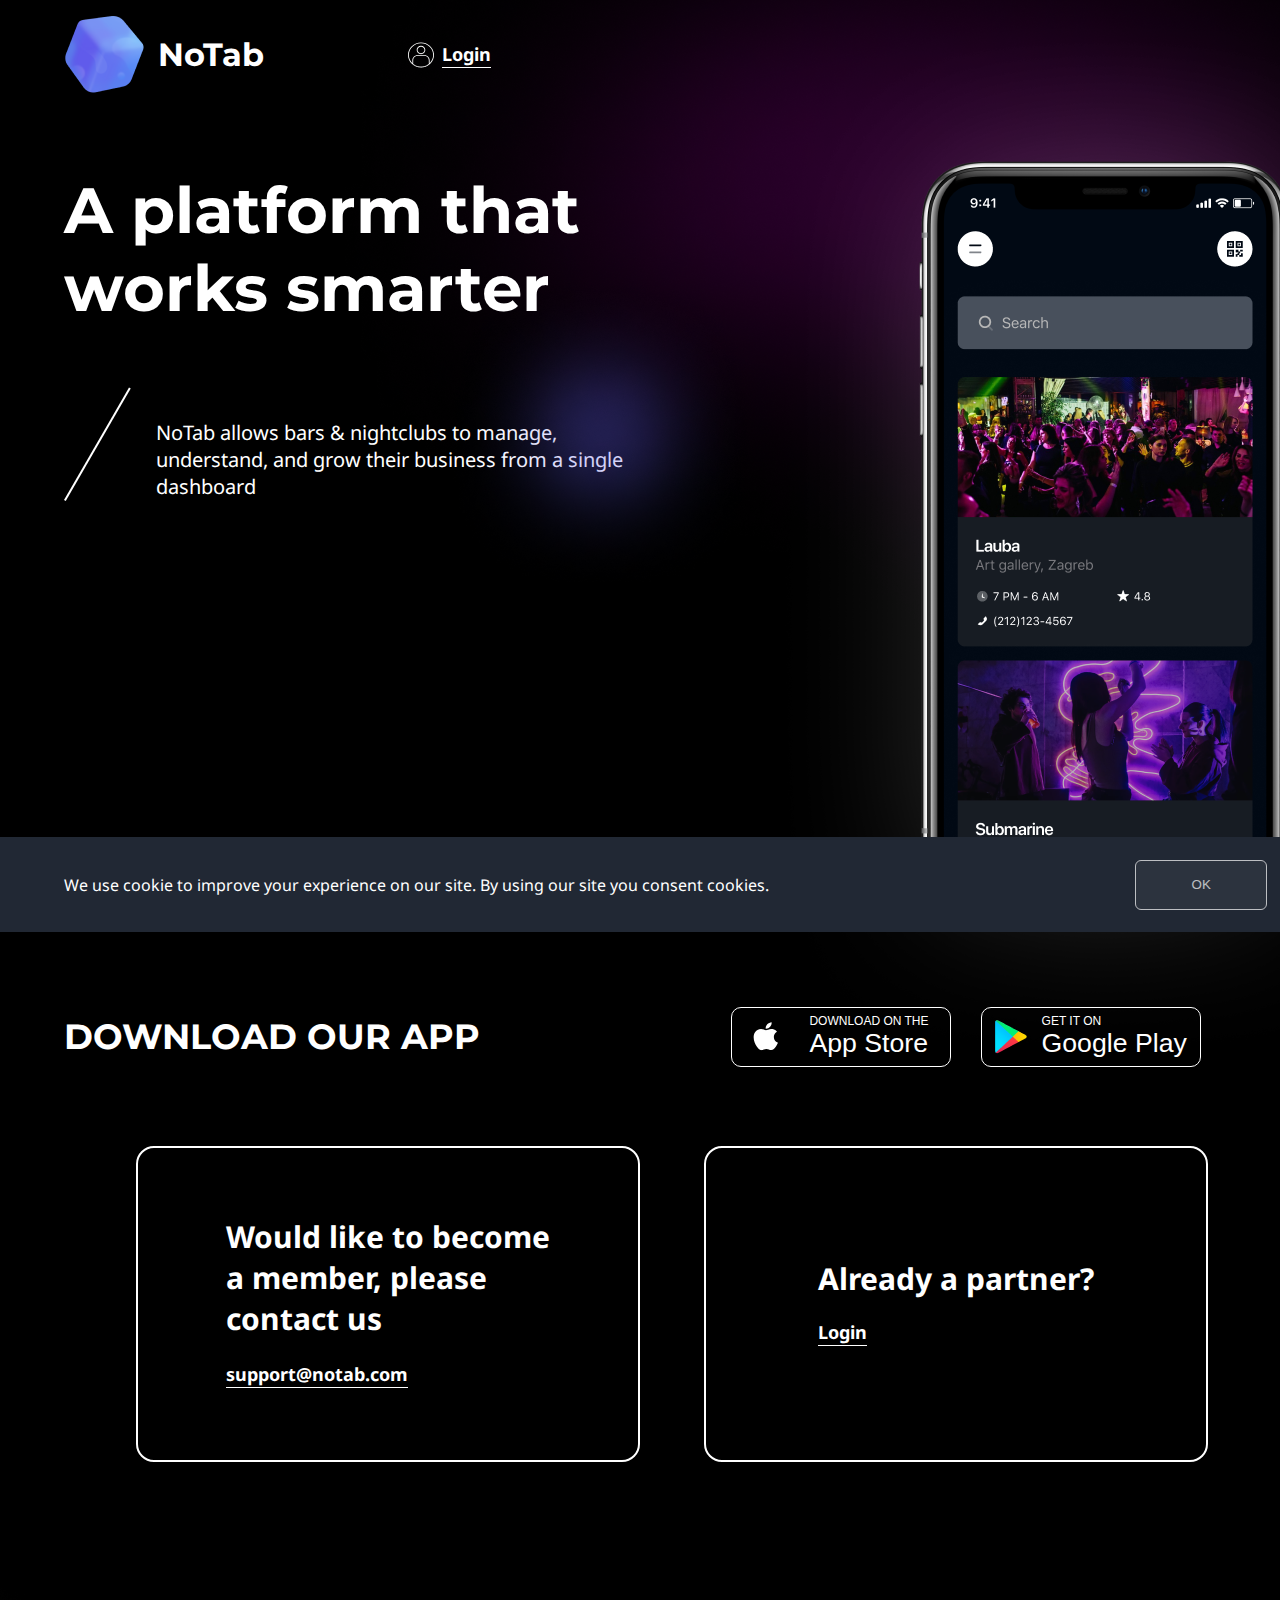
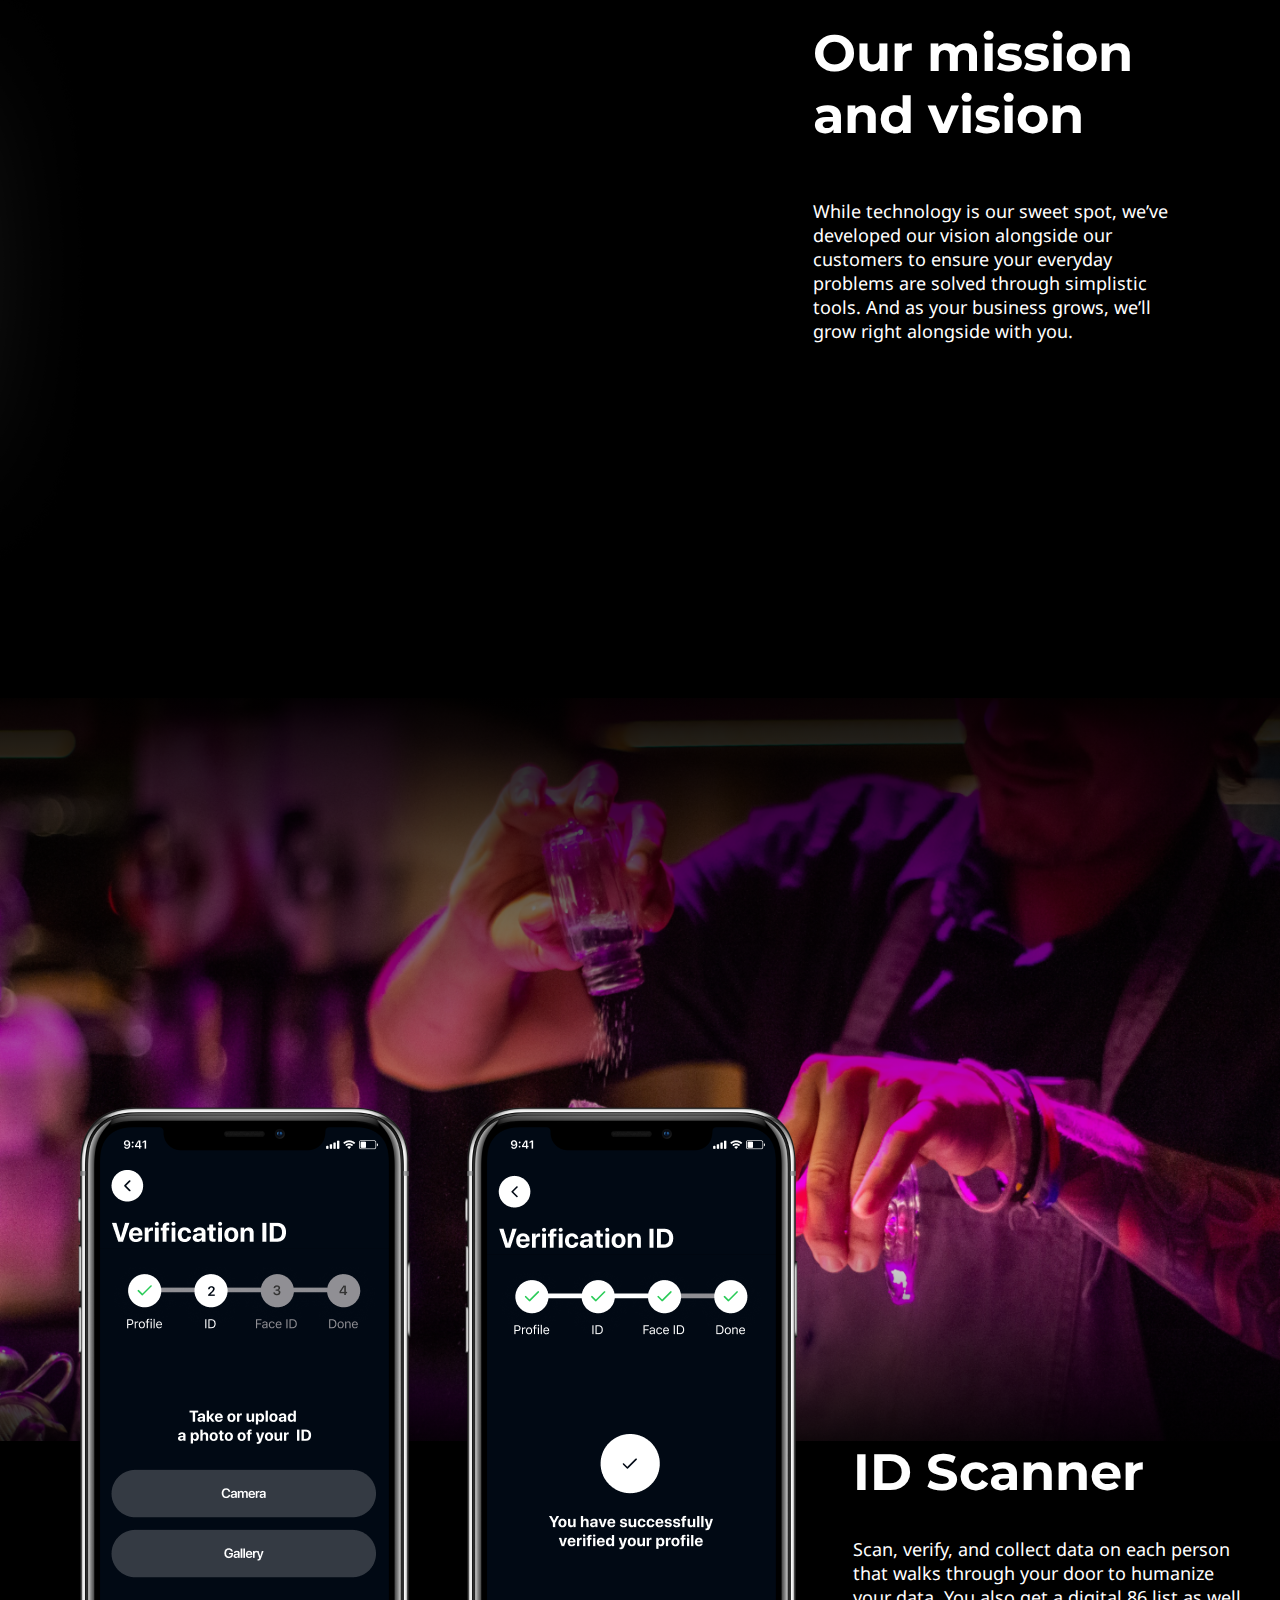
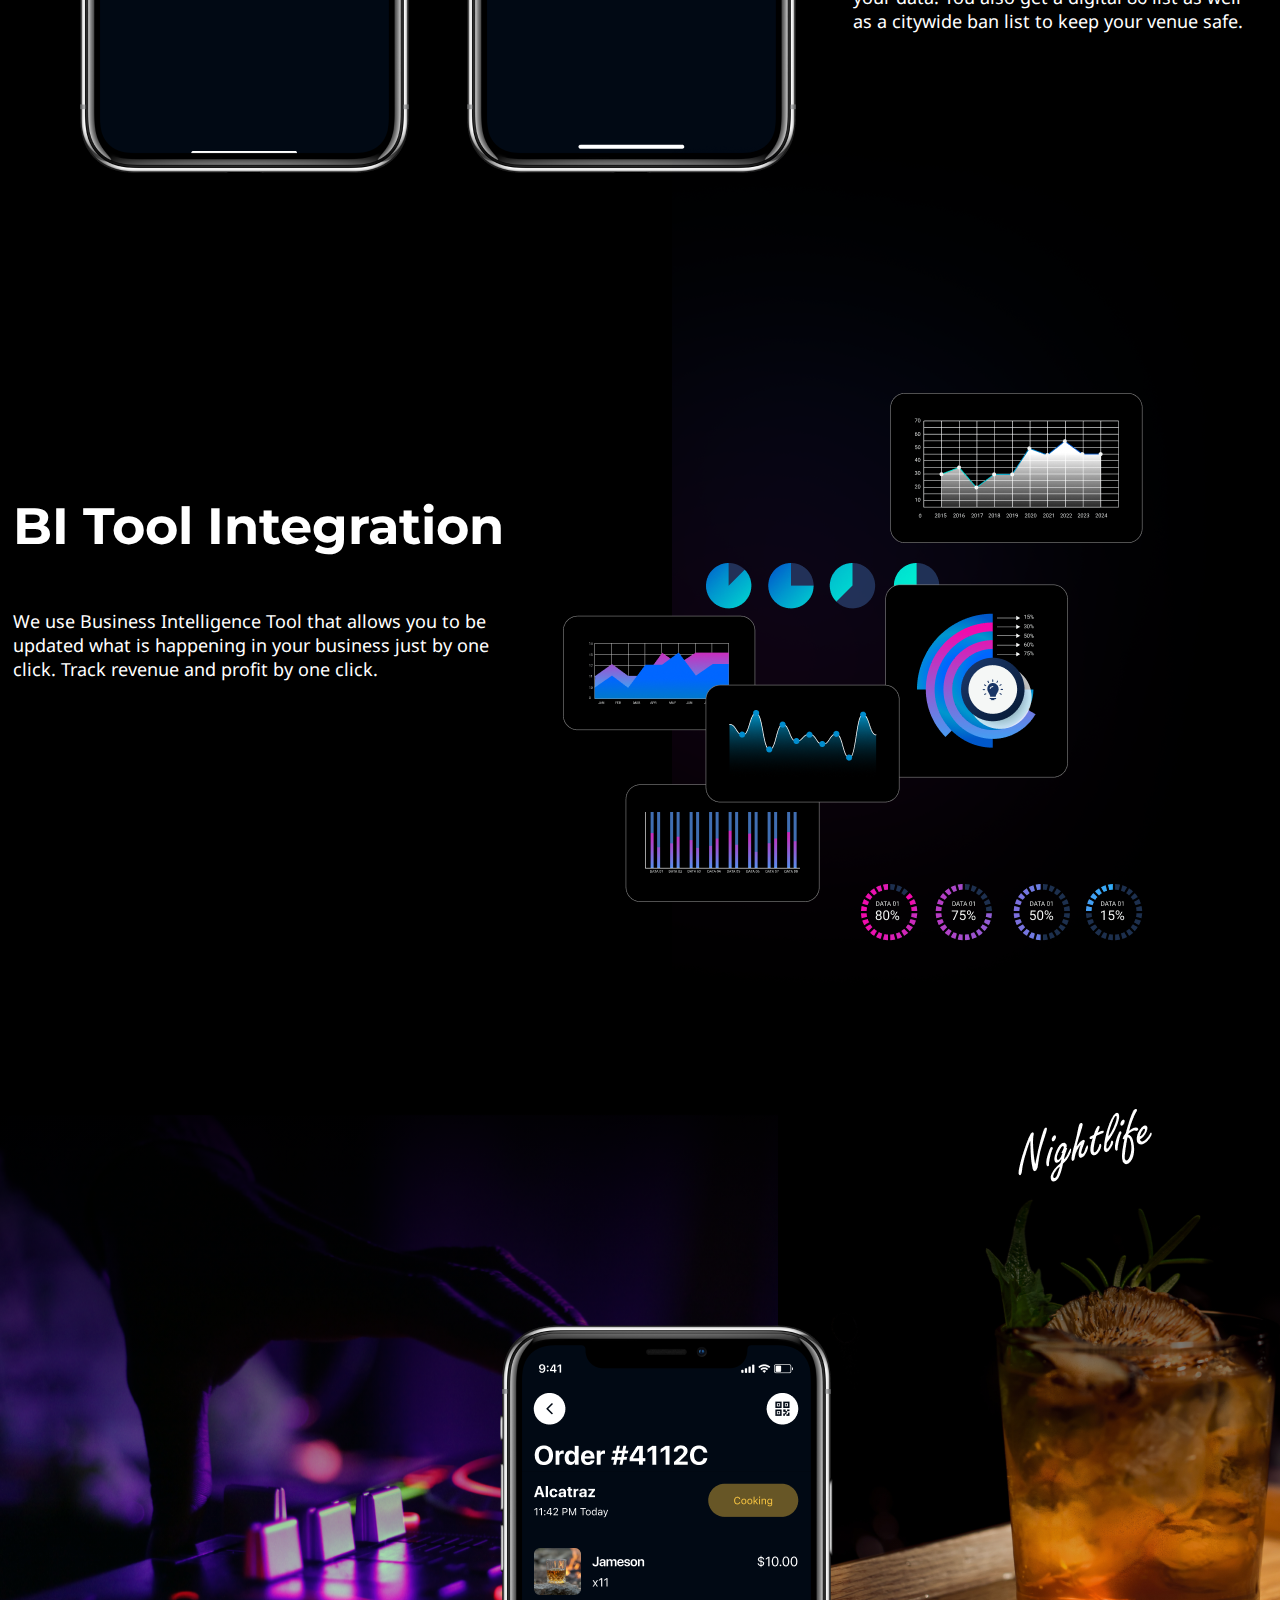
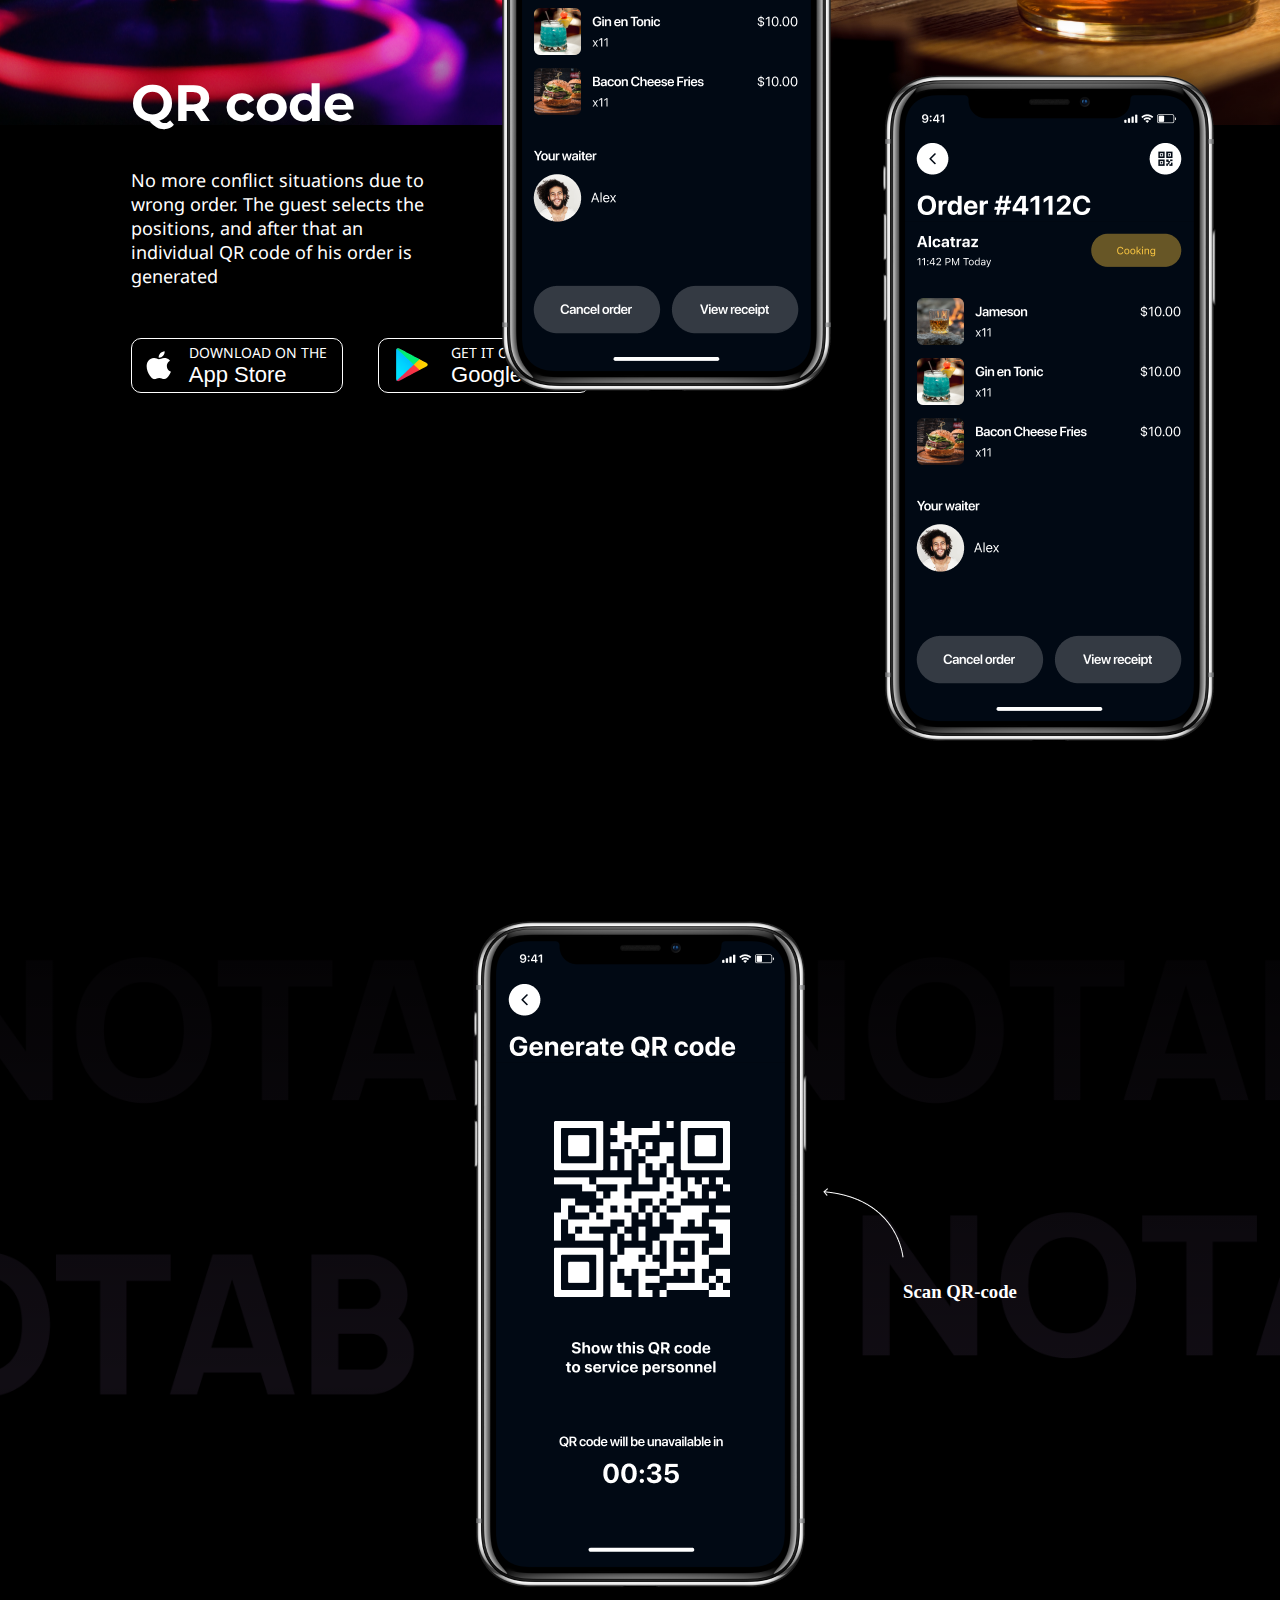
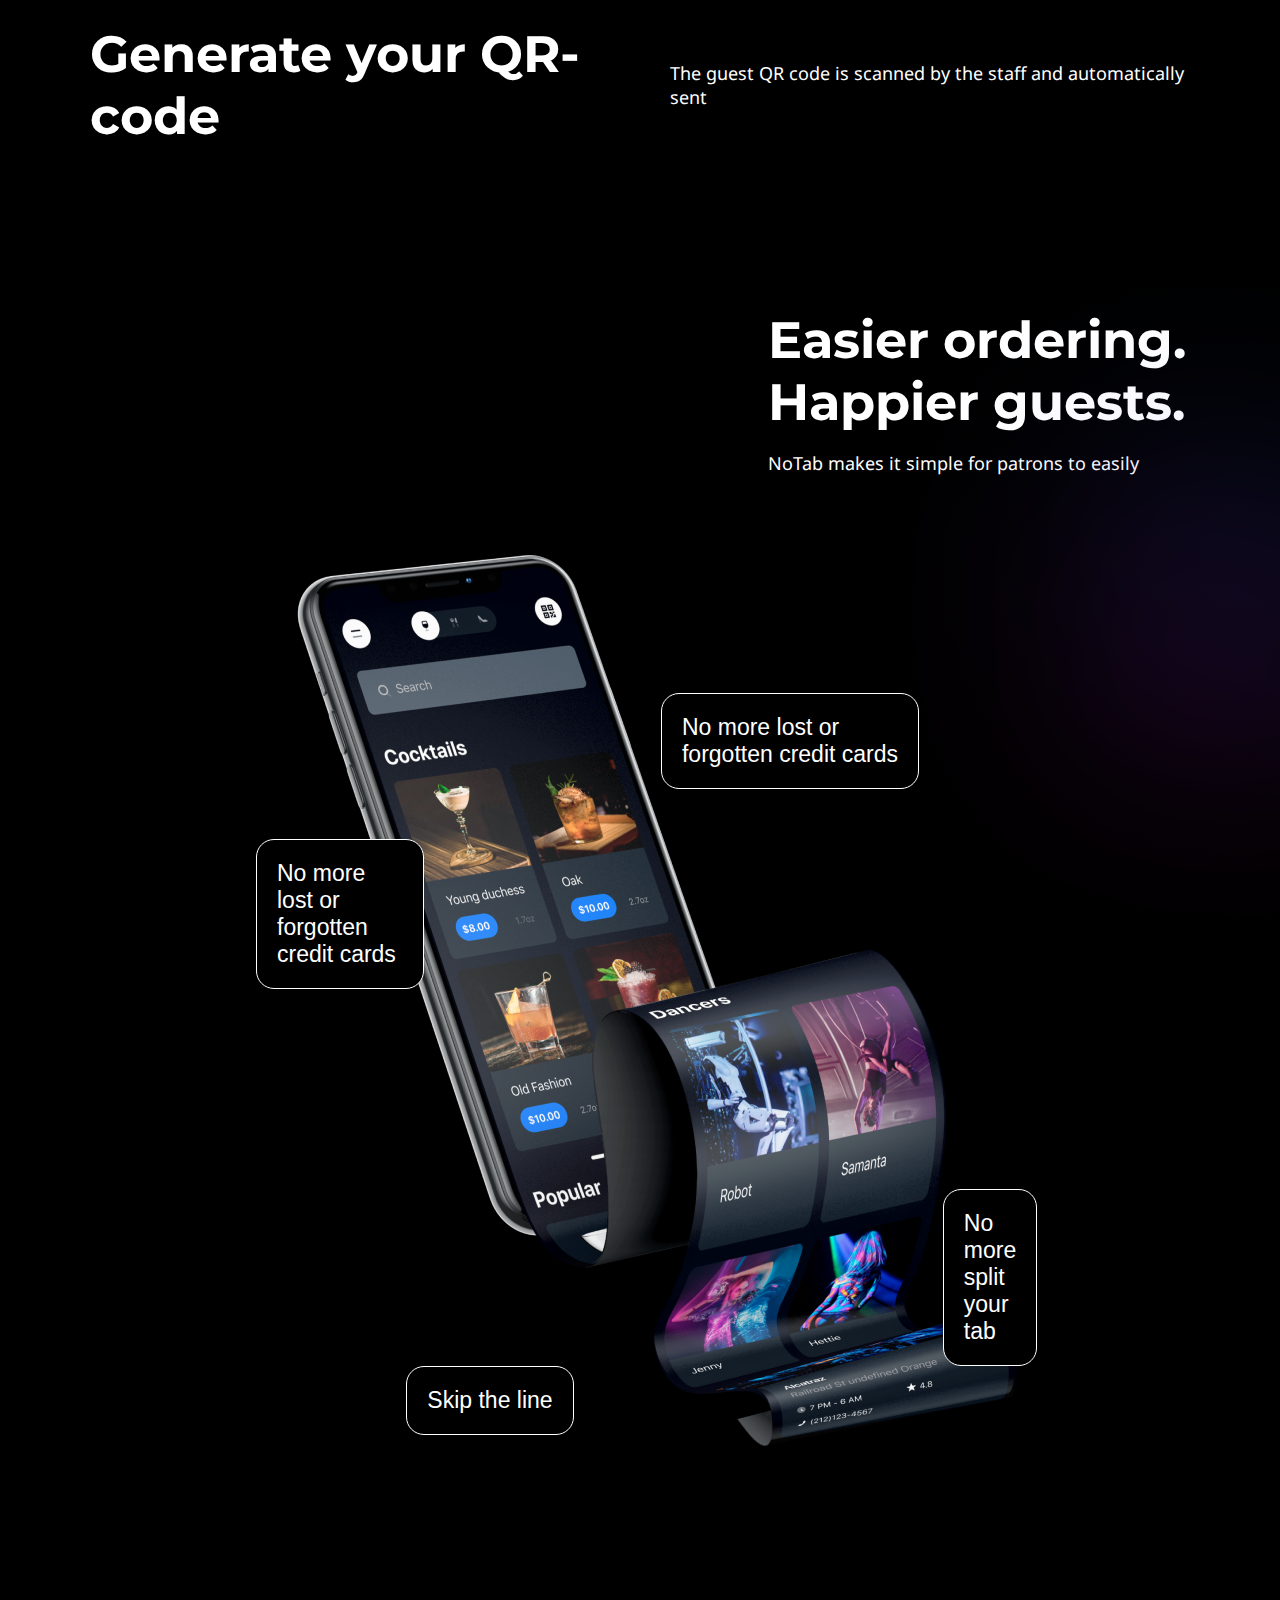
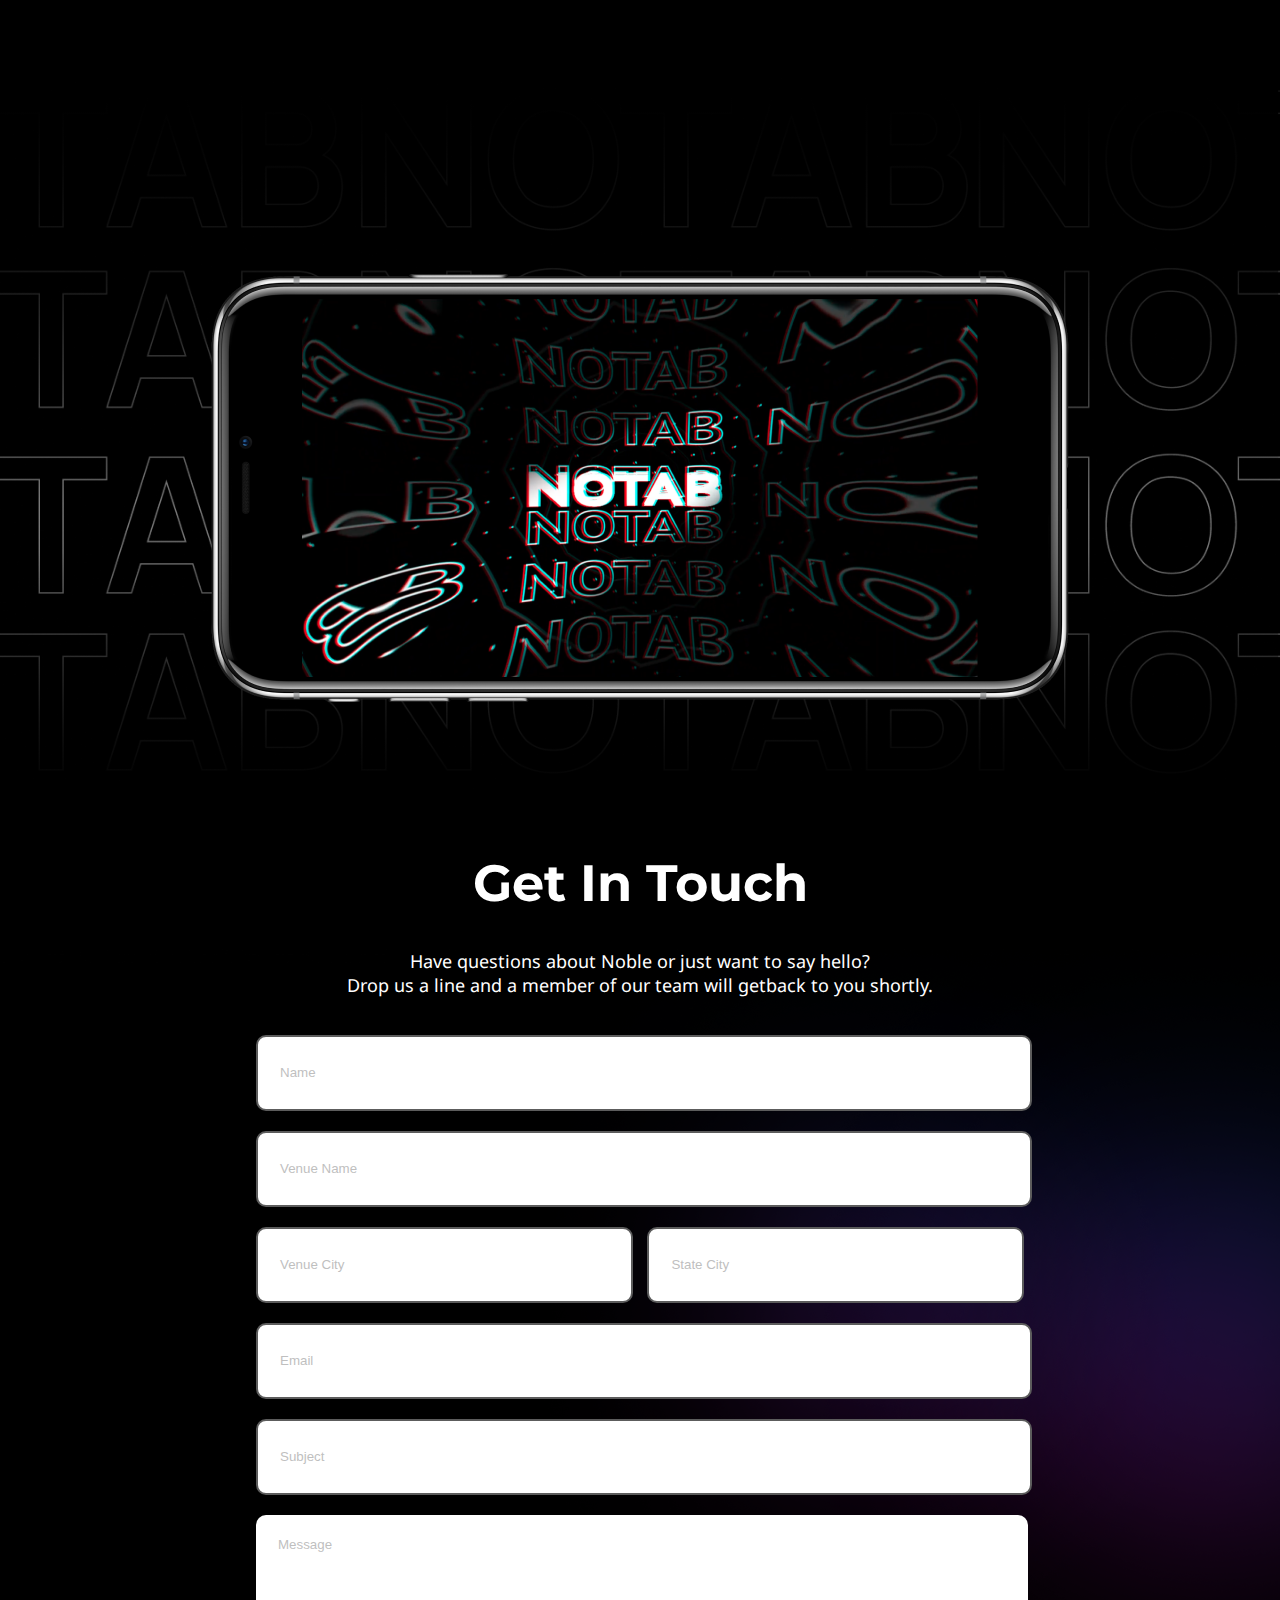
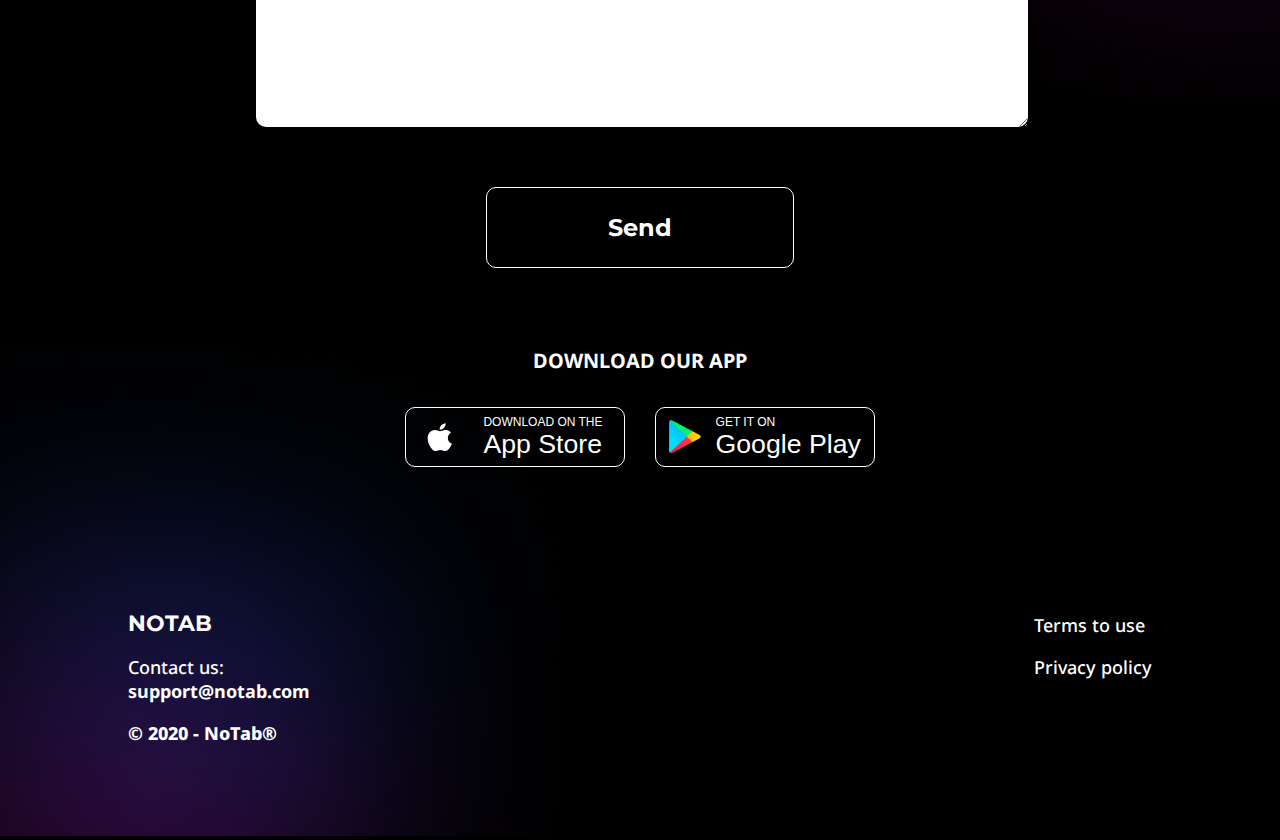
==== commit 2effc561: "added animation" ====
--- a/index.html
+++ b/index.html
@@ -1,5 +1,5 @@
-<!DOCTYPE html lang="en">
-<html>
+<!DOCTYPE html >
+<html lang="en">
 
 <head>
     <link rel="preconnect" href="https://fonts.googleapis.com">
@@ -9,8 +9,10 @@
     <link rel="stylesheet" type="text/css" href="css/index.css">
 
     <title>This is just a bomb</title>
-    <script src="/js/formError.js"></script>
-    <script src="/js/cookiesAlert.js"></script>
+<!--    <script src="/js/formError.js"></script>-->
+<!--    <script src="/js/onScroll.js"></script>-->
+    <script src="/js/mainScript.js"></script>
+
 </head>
 
 <body>
@@ -98,11 +100,11 @@
             </div>
         </div>
 
-        <div class="mission">
+        <div class="mission" id="mission_block" style="overflow: hidden">
             <div class="mission__img">
-                <img src="img/phone90.png" alt="">
-            </div>
-            <div class="mission__text">
+                <img src="img/phone90.png" id = "mission_img" alt="">
+            </div>
+            <div class="mission__text" id = "mission_text">
                 <h1>Our mission and vision</h1>
                 <p>While technology is our sweet spot, we’ve developed our vision alongside
                     our customers to ensure your everyday problems are solved through simplistic tools. And as your
@@ -112,7 +114,7 @@
 
 
         <div class="back">
-            <img src="/img/bar.png" alt=""></img>
+            <img src="/img/bar.png" alt=""/>
             <div class="gradient"></div>
         </div>
 
--- a/css/index.css
+++ b/css/index.css
@@ -240,10 +240,13 @@
   color: #fff;
   justify-content: space-evenly;
   align-items: center;
+  padding: 70px 0 17px 0;
 }
 body main .mission .mission__img {
+  width: 600px;
+}
+body main .mission .mission__img img {
   transform: translateX(-100%);
-  width: 600px;
 }
 body main .mission .mission__text {
   width: 360px;
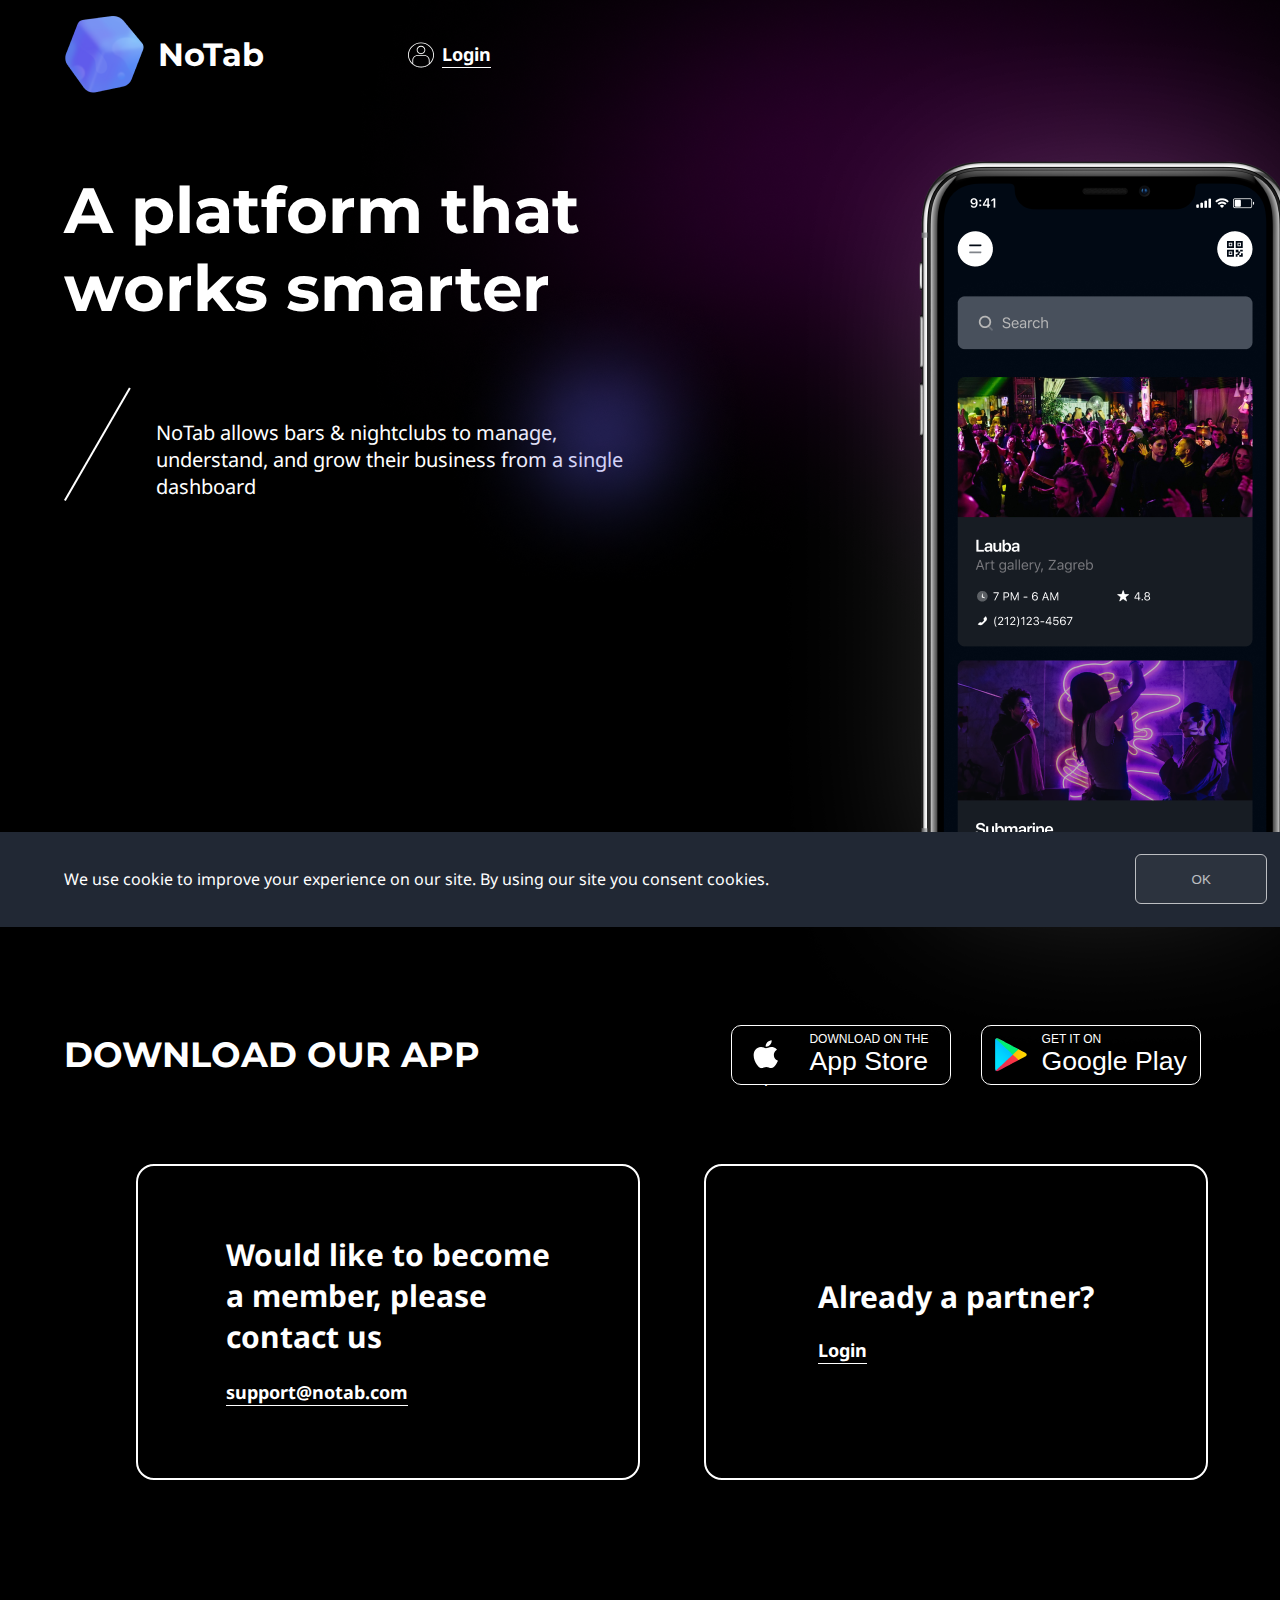
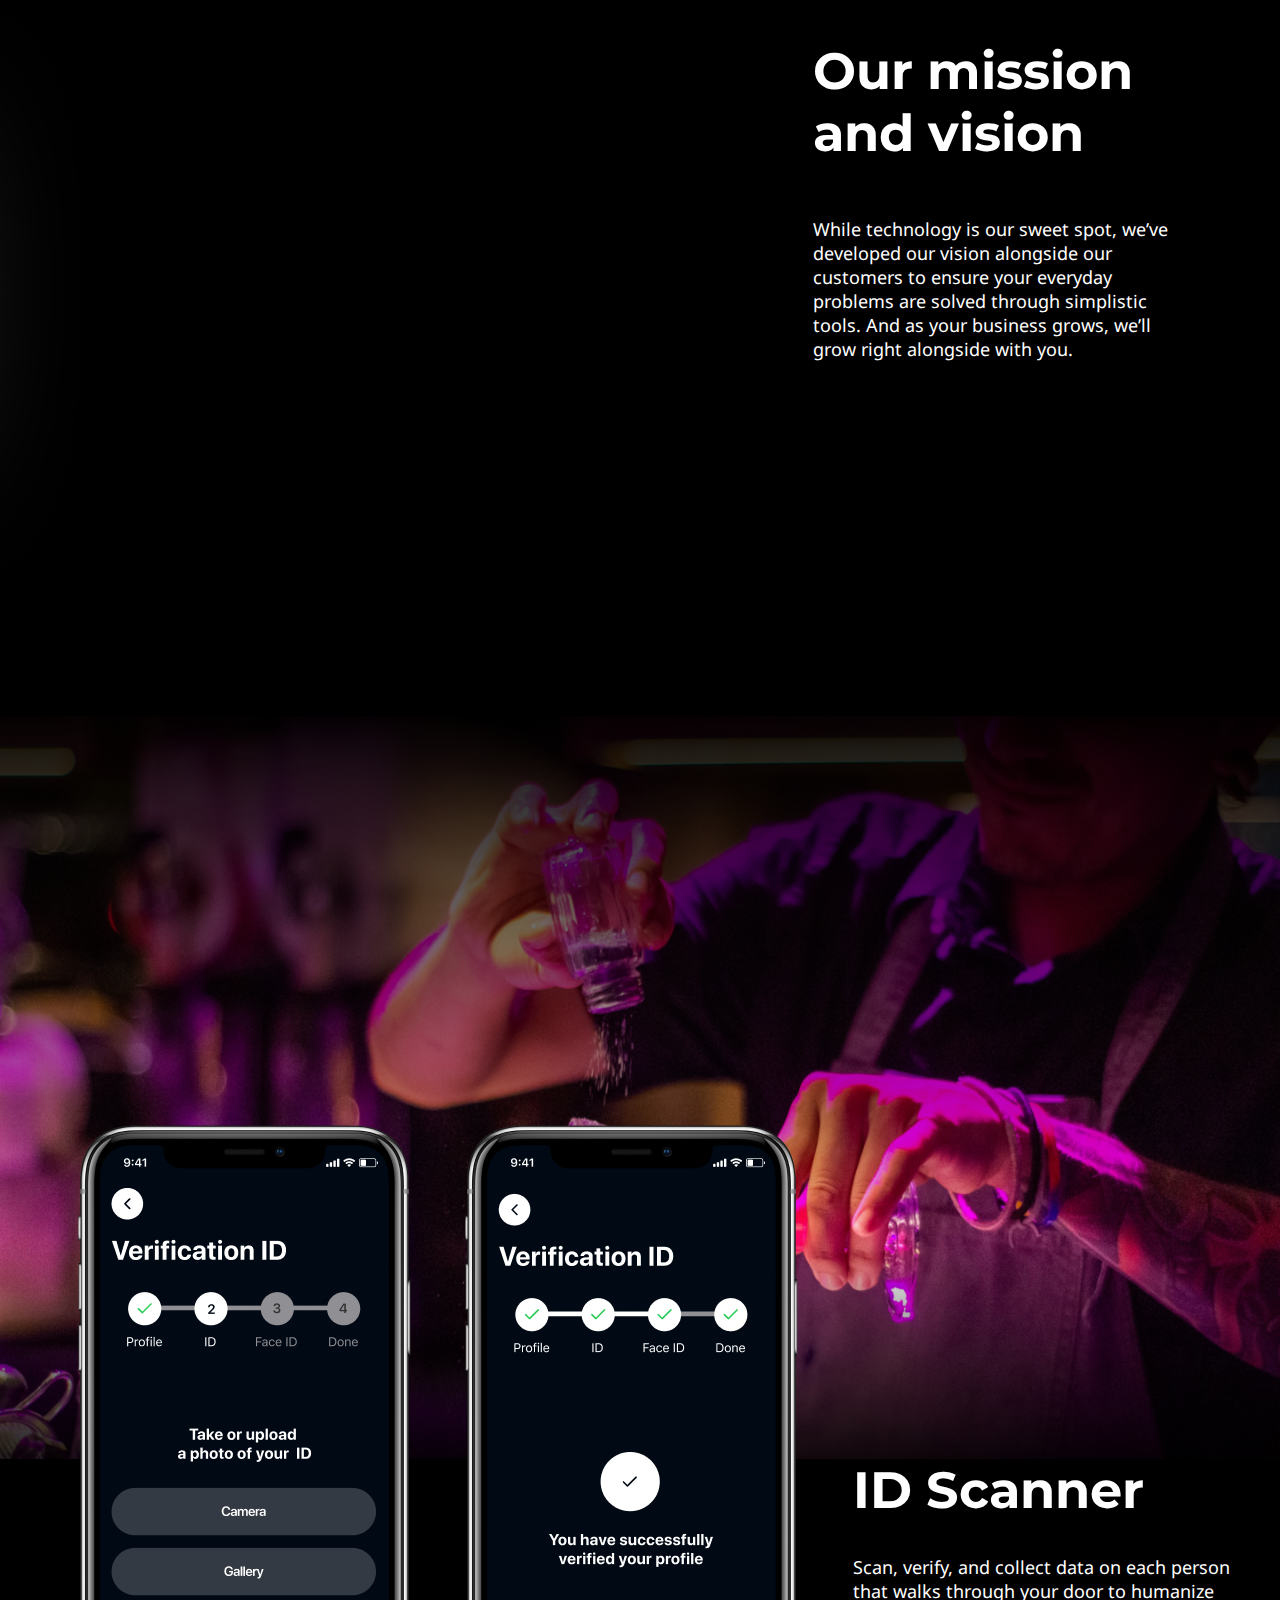
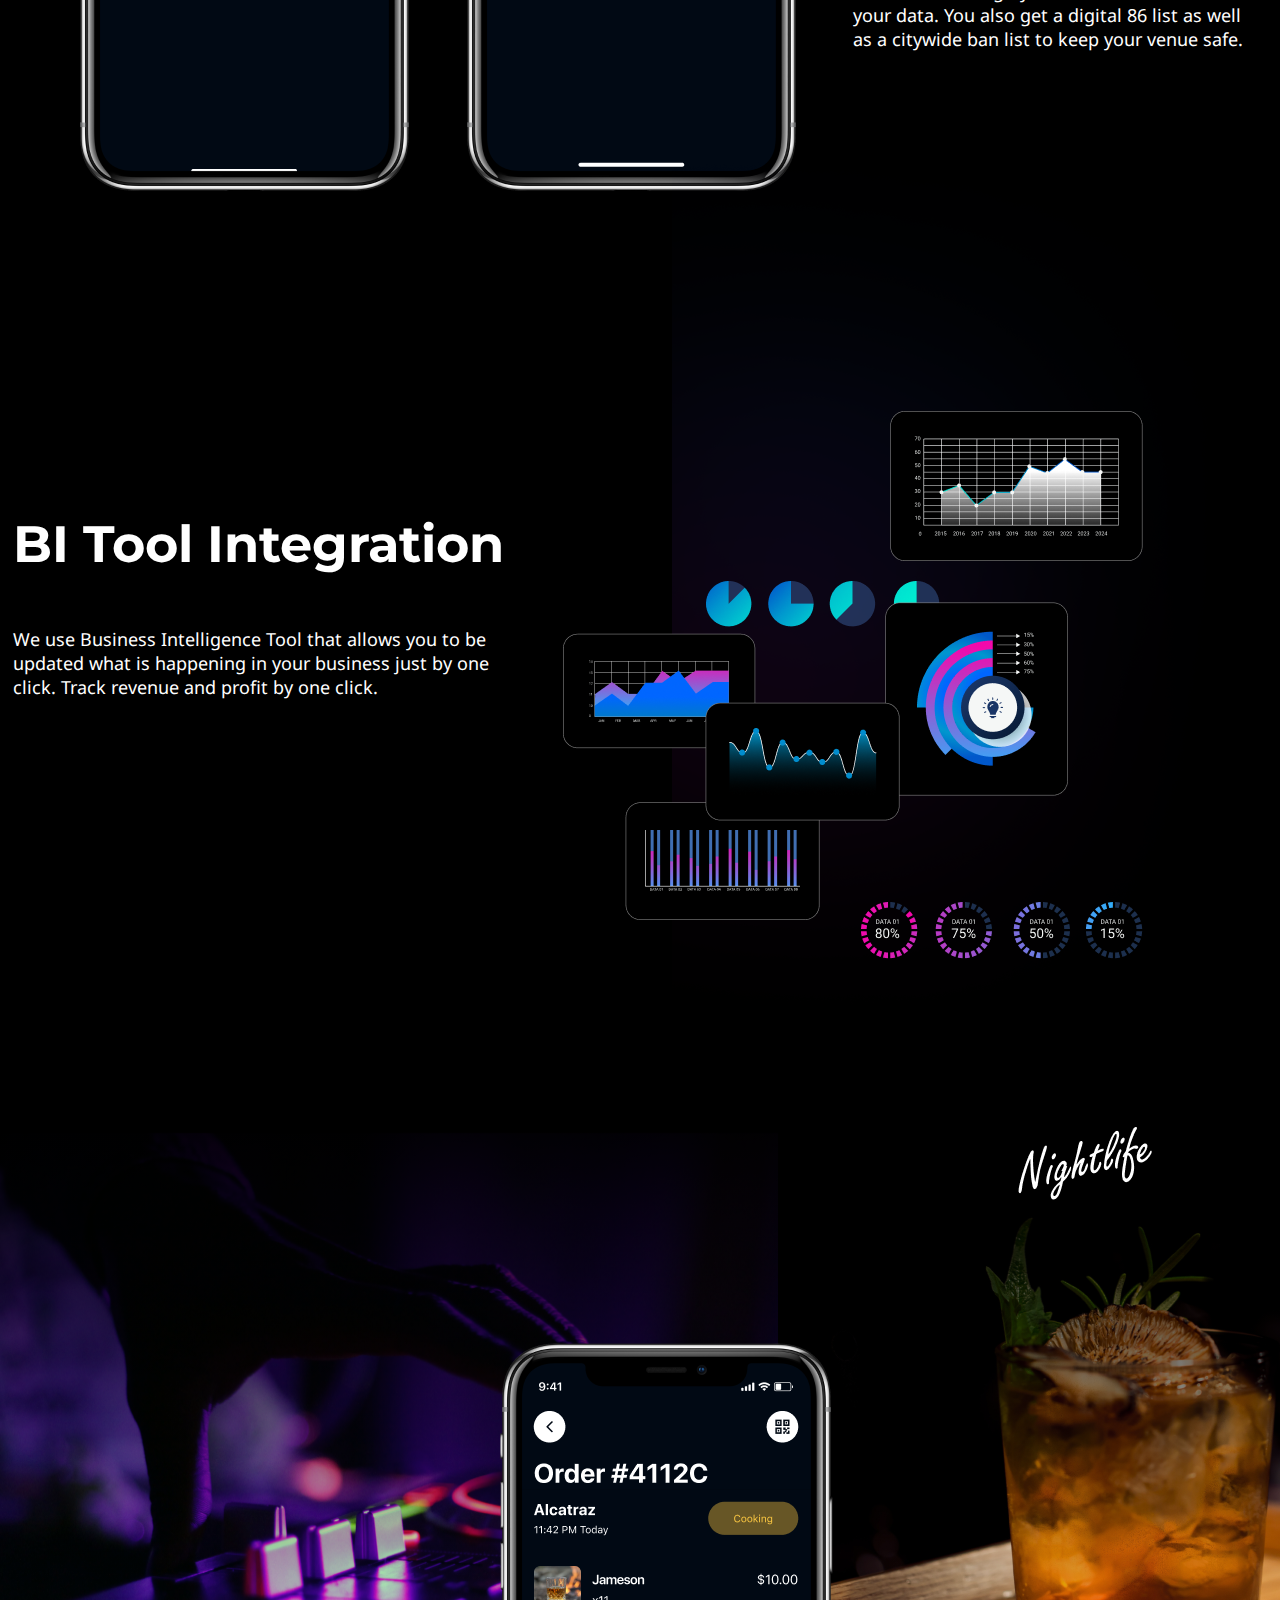
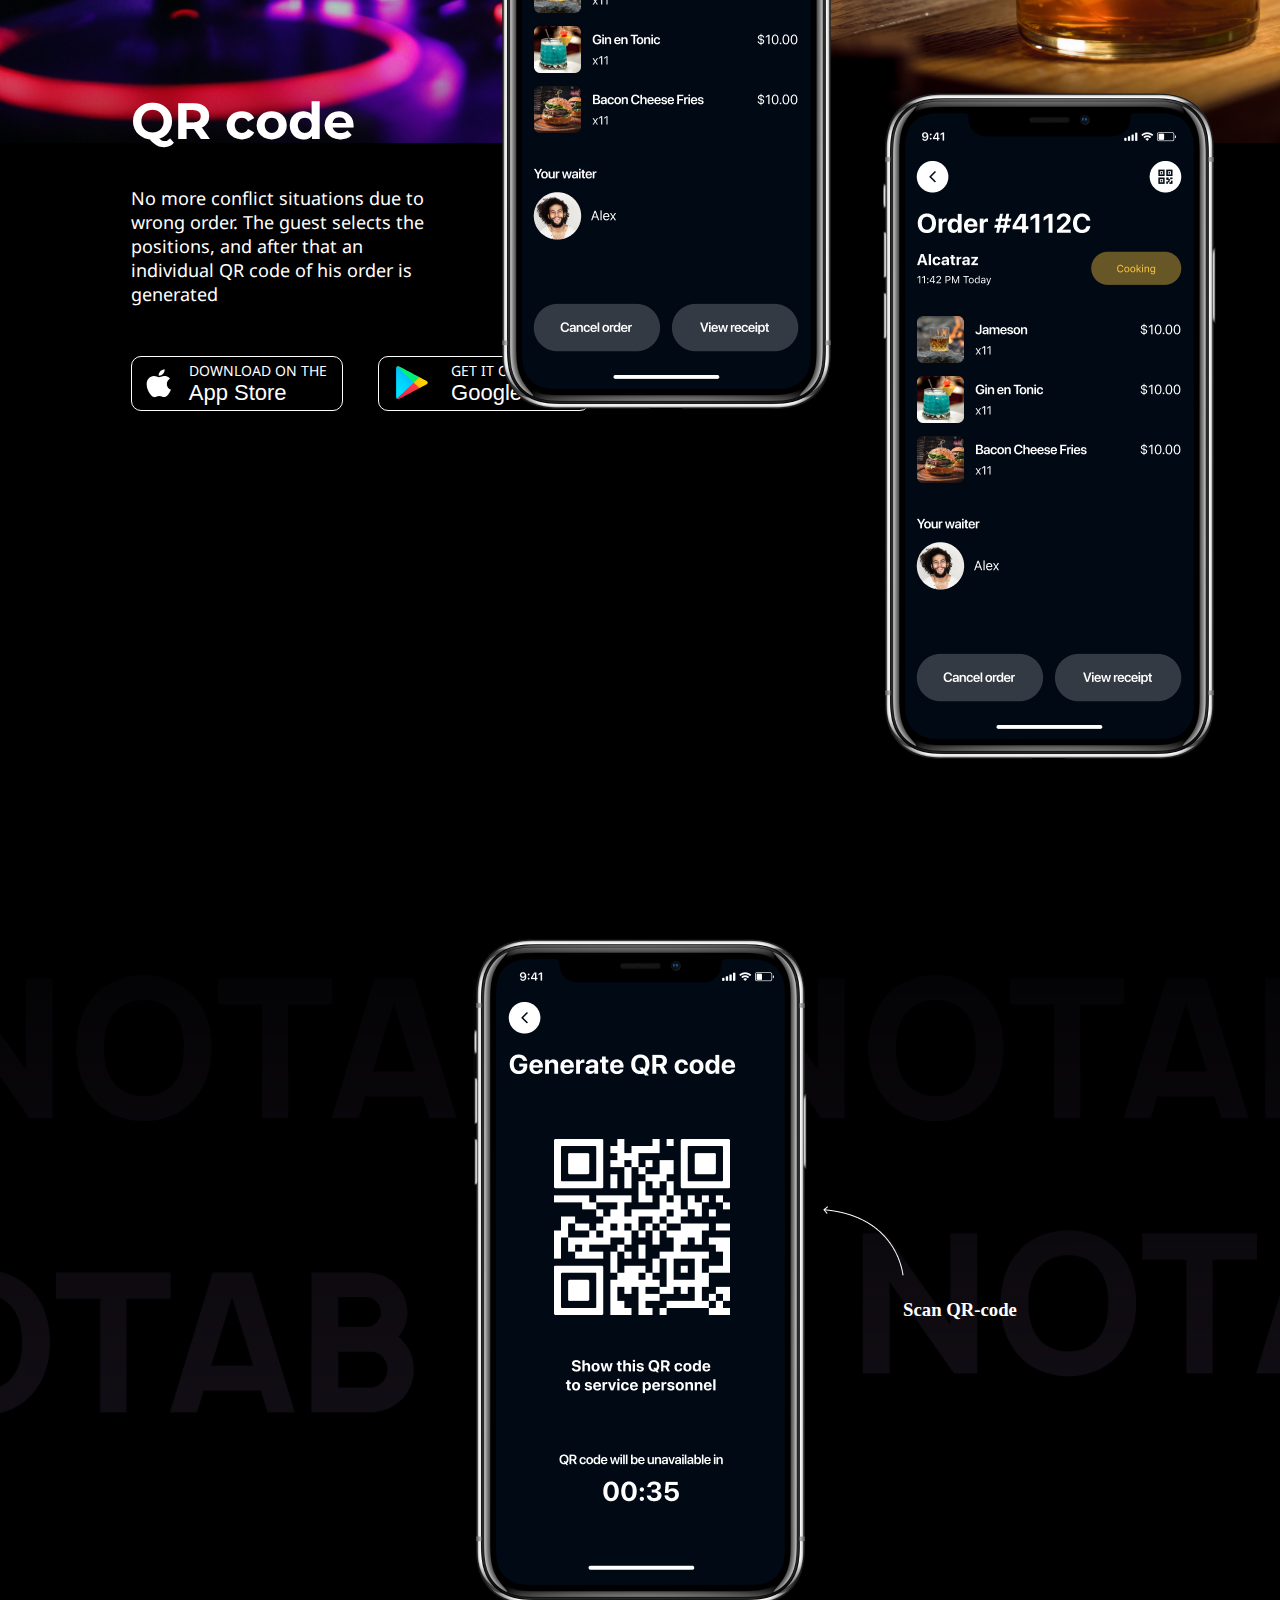
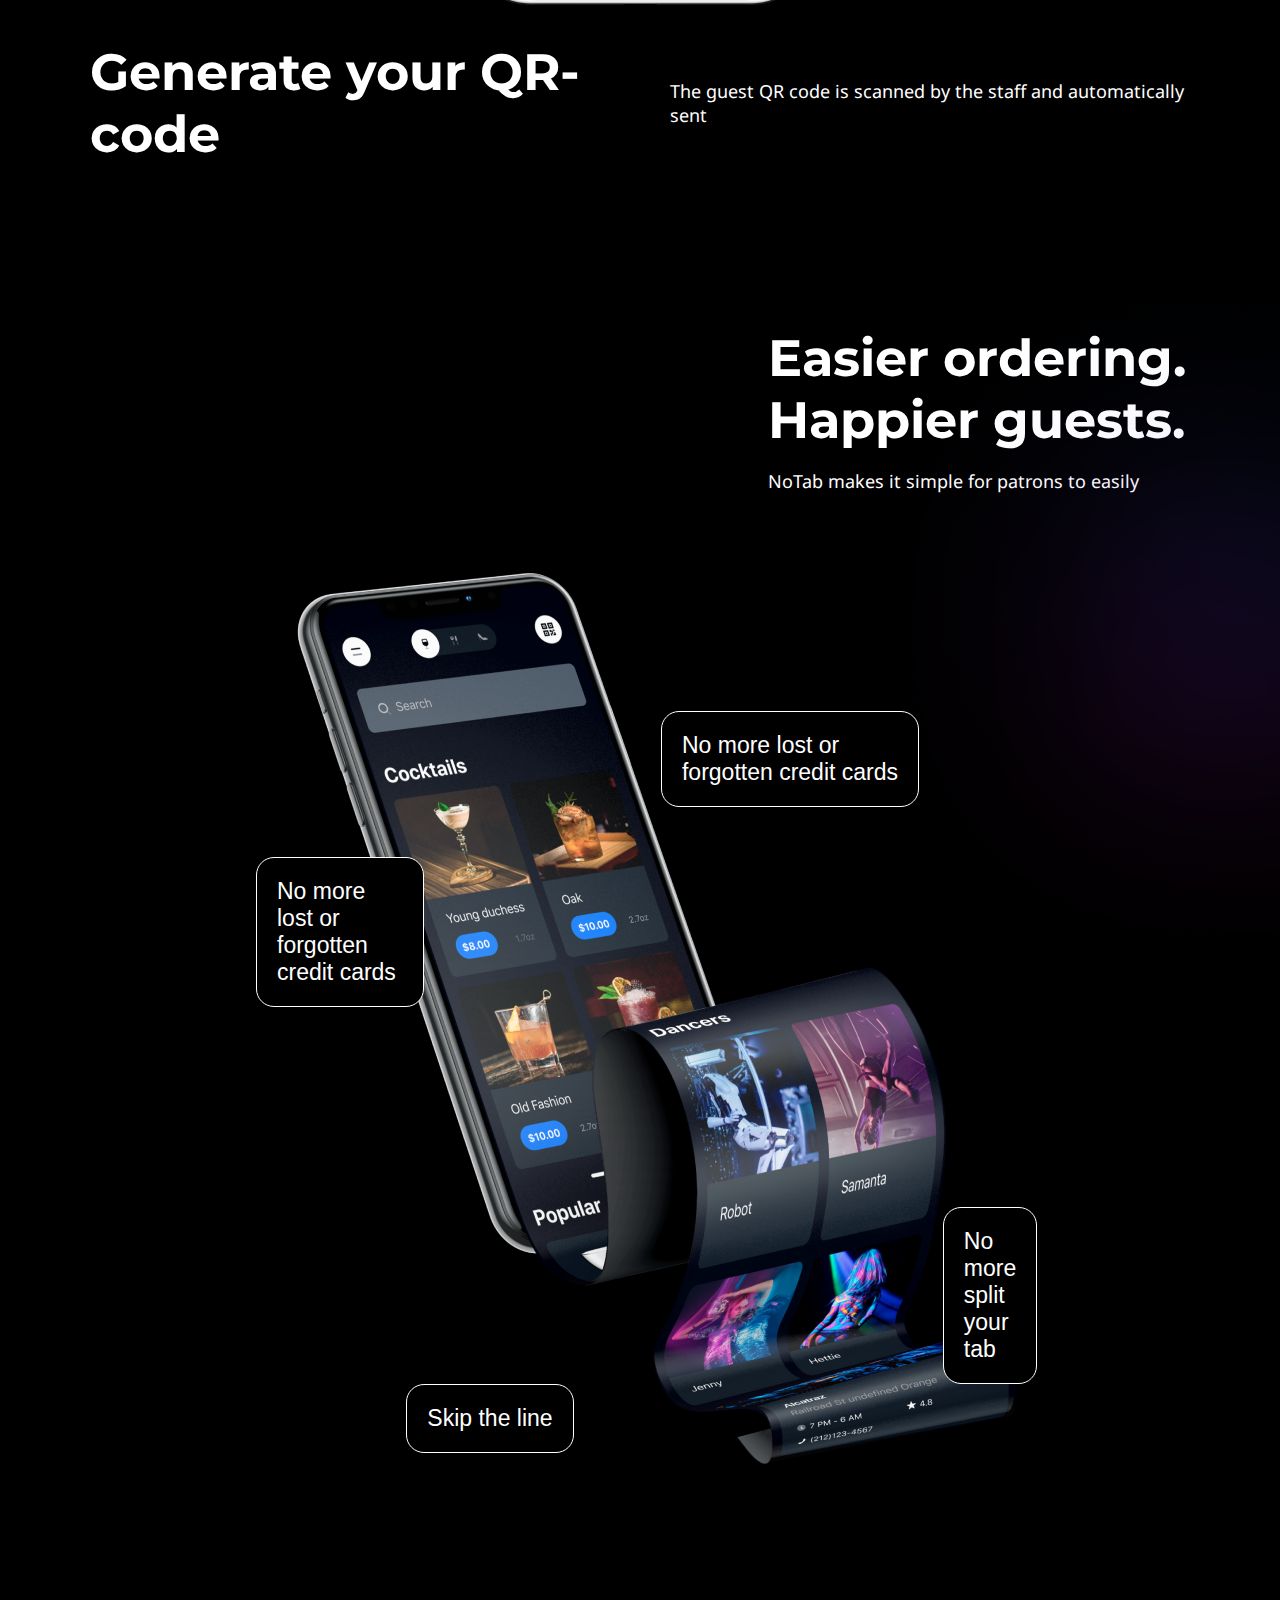
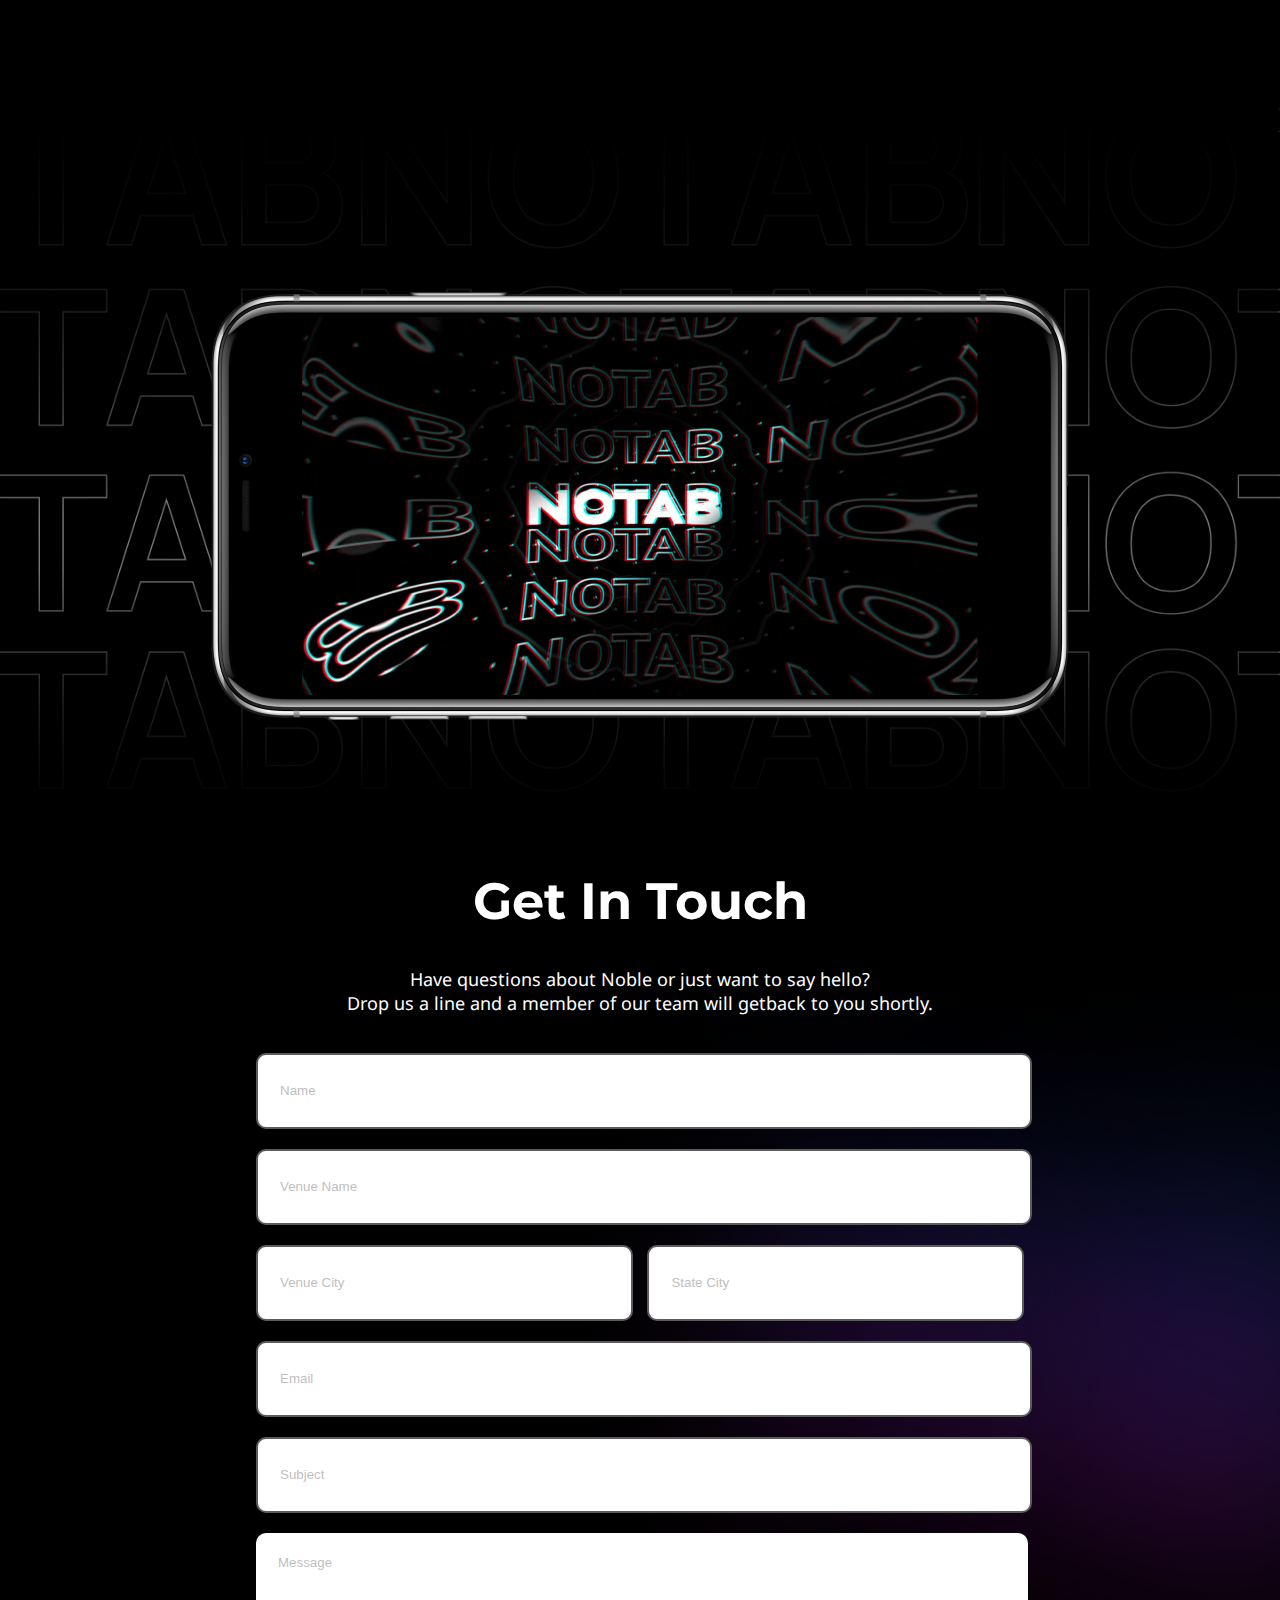
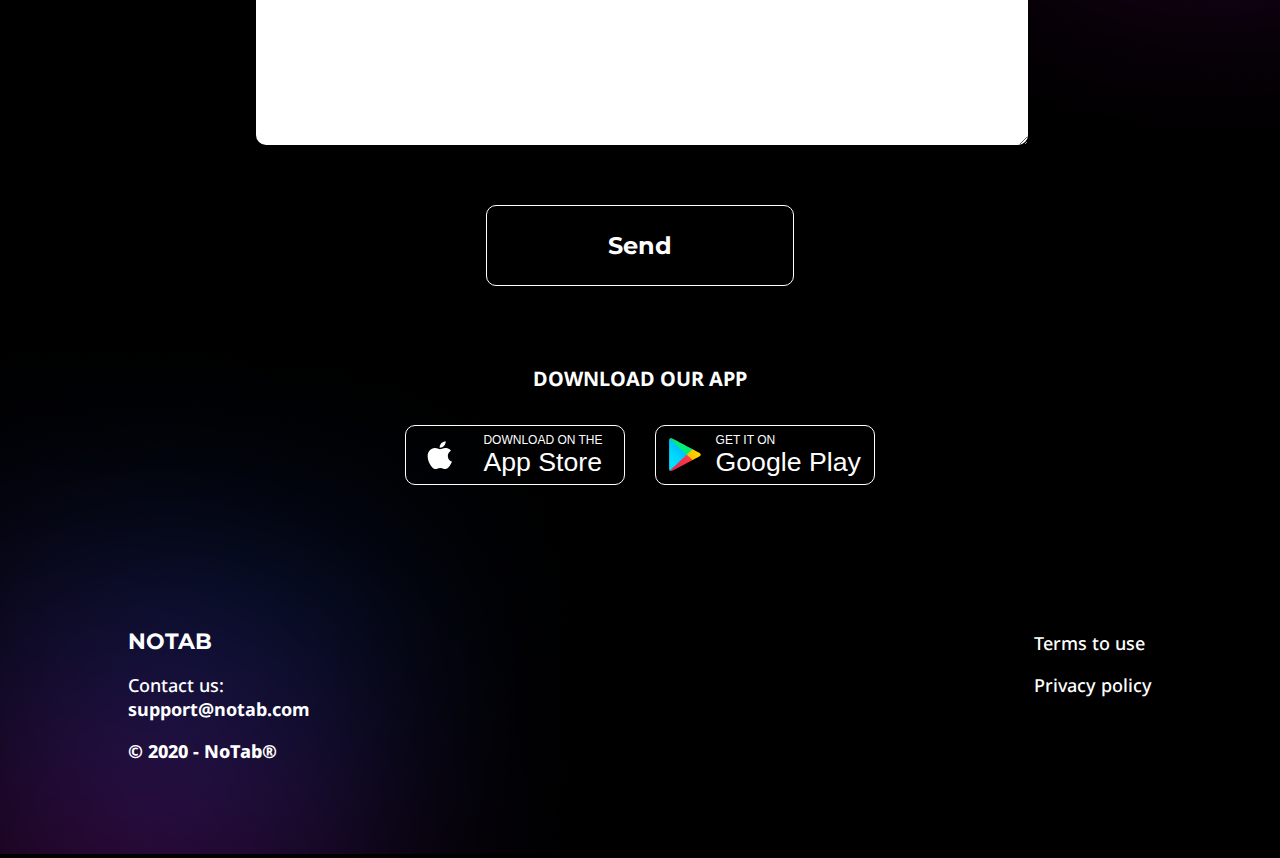
==== commit f2d117fe: "end of project" ====
--- a/index.html
+++ b/index.html
@@ -6,12 +6,11 @@
     <link rel="preconnect" href="https://fonts.gstatic.com" crossorigin>
     <link href="https://fonts.googleapis.com/css2?family=Montserrat:wght@700&family=Noto+Sans&display=swap"
         rel="stylesheet">
-    <link rel="stylesheet" type="text/css" href="css/index.css">
-
+    <link rel="stylesheet" type="text/css" href="NoTabLanding/css/index.css">
     <title>This is just a bomb</title>
-<!--    <script src="/js/formError.js"></script>-->
-<!--    <script src="/js/onScroll.js"></script>-->
-    <script src="/js/mainScript.js"></script>
+    <script src="NoTabLanding/js/formError.js"></script>
+    <script src="NoTabLanding/js/onScroll.js"></script>
+    <script src="NoTabLanding/js/cookieAlert.js"></script>
 
 </head>
 
@@ -27,12 +26,12 @@
     <div class="Vector1"></div>
     <header>
         <div class="header__logo">
-            <img src="img/Cube.png" alt="Cube">
+            <img src="NoTabLanding/img/Cube.png" alt="Cube">
             <h1>NoTab</h1>
         </div>
 
         <div class="header-login">
-            <img src="img/Group 574.svg" alt="Group">
+            <img src="NoTabLanding/img/Group 574.svg" alt="Group">
             <a href="">Login</a>
         </div>
     </header>
@@ -44,7 +43,7 @@
                 <div class="wrapper__text__bottom">
                     <div class="Vl"></div>
                     <div class="ellipse">
-                        <img src="/img/Ellipse 93.png" alt="Ellipse">
+                        <img src="NoTabLanding/img/Ellipse 93.png" alt="Ellipse">
                     </div>
                     <h3>NoTab allows bars & nightclubs to manage, understand, and grow their business from a single
                         dashboard</h3>
@@ -52,7 +51,8 @@
             </div>
 
             <div class="wrapper__img">
-                <img src="img/phone.png" />
+                <img src="NoTabLanding/img/phone.png" />
+                .
             </div>
         </div>
 
@@ -62,14 +62,14 @@
             </div>
             <div class="download__button">
                 <button>
-                    <img src="img/Apple.svg" alt="logoalpe">
+                    <img src="NoTabLanding/img/Apple.svg" alt="logoalpe">
                     <div class="button_text" style="float: right;">
                         <p>Download on the</p>
                         <h3>App Store</h3>
                     </div>
                 </button>
                 <button>
-                    <img src="img/Play.png" alt="logoandro">
+                    <img src="NoTabLanding/img/Play.png" alt="logoandro">
                     <div class="button_text" style="float: right; ">
                         <p>get it on</p>
                         <h3>Google Play</h3>
@@ -102,7 +102,7 @@
 
         <div class="mission" id="mission_block" style="overflow: hidden">
             <div class="mission__img">
-                <img src="img/phone90.png" id = "mission_img" alt="">
+                <img src="NoTabLanding/img/phone90.png" id = "mission_img" alt="">
             </div>
             <div class="mission__text" id = "mission_text">
                 <h1>Our mission and vision</h1>
@@ -114,7 +114,7 @@
 
 
         <div class="back">
-            <img src="/img/bar.png" alt=""/>
+            <img src="NoTabLanding/img/bar.png" alt=""/>
             <div class="gradient"></div>
         </div>
 
@@ -123,8 +123,8 @@
 
 
             <div class="verification__img">
-                <img src="/img/Ver1.png" alt="">
-                <img src="/img/Ver2.png" alt="">
+                <img src="NoTabLanding/img/Ver1.png" alt="">
+                <img src="NoTabLanding/img/Ver2.png" alt="">
             </div>
 
             <div class="verification__text">
@@ -136,7 +136,7 @@
         </div>
 
         <div class="ellipse">
-            <img src="/img/BI.png" alt="">
+            <img src="NoTabLanding/img/BI.png" alt="">
         </div>
         <div class="integration">
             <div class="integration__text">
@@ -147,28 +147,28 @@
             </div>
             <div class="integration__img">
                 <div class="ladder">
-                    <img class="group_ladder_top_one" src="/img/Test_Landing/Group 565.png" alt="">
-                    <img class="group_ladder_top_two" src="/img/Test_Landing/Group 558.png" alt="">
-                    <img class="group_ladder_top_three" src="/img/Test_Landing/Group 564.png" alt="">
+                    <img class="group_ladder_top_one" src="NoTabLanding/img/Test_Landing/Group 565.png" alt="">
+                    <img class="group_ladder_top_two" src="NoTabLanding/img/Test_Landing/Group 558.png" alt="">
+                    <img class="group_ladder_top_three" src="NoTabLanding/img/Test_Landing/Group 564.png" alt="">
                 </div>
 
                 <div class="ladder">
-                    <img src="/img/Test_Landing/Group 559.png" class="group_ladder_middle_one" alt="">
-                    <img src="/img/Test_Landing/Group 562.png" class="group_ladder_middle_two" alt="">
-                    <img src="/img/Test_Landing/Group 561.png" class="group_ladder_middle_three" alt="">
+                    <img src="NoTabLanding/img/Test_Landing/Group 559.png" class="group_ladder_middle_one" alt="">
+                    <img src="NoTabLanding/img/Test_Landing/Group 562.png" class="group_ladder_middle_two" alt="">
+                    <img src="NoTabLanding/img/Test_Landing/Group 561.png" class="group_ladder_middle_three" alt="">
                 </div>
                 <div class="ladder">
-                    <img class="group_ladder_bottom" src="/img/Test_Landing/Group.png" alt="">
+                    <img class="group_ladder_bottom" src="NoTabLanding/img/Test_Landing/Group.png" alt="">
                 </div>
             </div>
         </div>
 
         <div class="back" style="margin-top: 15% ;">
-            <img src="/img/marcela.png" class="img_marcela" alt="">
-            <img src="/img/cocktail.png" alt="">
+            <img src="NoTabLanding/img/marcela.png" class="img_marcela" alt="">
+            <img src="NoTabLanding/img/cocktail.png" alt="">
 
             <div class="gradient gradient8" style="">
-                <img src="/img/Nightlife.png" class="Nightlife" alt=""
+                <img src="NoTabLanding/img/Nightlife.png" class="Nightlife" alt=""
                     style="float: right; margin-right: 10%; width: auto;">
             </div>
 
@@ -181,14 +181,14 @@
                     individual QR code of his order is generated</p>
                 <div class="qrcode__btn">
                     <button>
-                        <img src="img/Apple.svg" alt="logoalpe" >
+                        <img src="NoTabLanding/img/Apple.svg" alt="logoalpe" >
                         <div class="button_text" >
                             <p>Download on the</p>
                             <h3>App Store</h3>
                         </div>
                     </button>
                     <button>
-                        <img src="img/Play.png" alt="logoandro" >
+                        <img src="NoTabLanding/img/Play.png" alt="logoandro" >
                         <div class="button_text" >
                             <p>get it on</p>
                             <h3>Google Play</h3>
@@ -199,22 +199,22 @@
             </div>
             <div class="qrcode__img">
 
-                <img src="/img/orderqr.png" alt="">
-                <img src="/img/orderqr.png" alt="" style="top: 350px;">
+                <img src="NoTabLanding/img/orderqr.png" alt="">
+                <img src="NoTabLanding/img/orderqr.png" alt="" style="top: 350px;">
             </div>
 
 
         </div>
         <div class="back">
-            <img src="/img/notab.png" alt="" style=" position: absolute;margin-top: 100px; ">
+            <img src="NoTabLanding/img/notab.png" alt="" style=" position: absolute;margin-top: 100px; ">
         <div class=" gradient" ></div>
         </div>
         </div>
         <div class="genNotab">
             <div class="genNotab__img">
-                <img src="/img/genqr.png" alt="">
+                <img src="NoTabLanding/img/genqr.png" alt="">
                 <div class="arrow">
-                    <img src="/img/Arrow.png" alt="">
+                    <img src="NoTabLanding/img/Arrow.png" alt="">
                     <h3>Scan QR-code</h3>
                 </div>
 
@@ -229,7 +229,7 @@
 
         <div class="ordering">
             <div class="ellipse" style="right: 0;">
-                <img src="/img/ellipse2.png" alt="">
+                <img src="NoTabLanding/img/ellipse2.png" alt="">
             </div>
             <div class="ordering__text">
                 <h1>Easier ordering.<br>
@@ -238,7 +238,7 @@
             </div>
 
             <div class="ordering__img">
-                <img src="/img/iPhoneXS.png" alt="">
+                <img src="NoTabLanding/img/iPhoneXS.png" alt="">
             </div>
             <div class="ordering__box">
 
@@ -267,21 +267,21 @@
         </div>
 
         <div class="back back3" style="margin-top:15%;">
-            <img src="/img/NotabPhone.png" alt="">
+            <img src="NoTabLanding/img/NotabPhone.png" alt="">
 
             <div class="gradient" style="display: flex; justify-content: center;">
                 <div class="phone">
-                    <img src="/img/phonecler.png" alt="" class="placeholder">
-                    <img src="/img/inphone.png" alt=" " class="iphone_img">
+                    <img src="NoTabLanding/img/phonecler.png" alt="" class="placeholder">
+                    <img src="NoTabLanding/img/inphone.png" alt=" " class="iphone_img">
                 </div>
 
             </div>
         </div>
         <div class="ellipse ellipse3">
-            <img src="/img/GetIN.png" alt="">
+            <img src="NoTabLanding/img/GetIN.png" alt="">
         </div>
         <div class="ellipse">
-            <img src="/img/form.png" alt="">
+            <img src="NoTabLanding/img/form.png" alt="">
         </div>
         <div class="userForm">
             <div class="userForm__text">
@@ -311,14 +311,14 @@
                 </div>
                 <div class="download__button">
                     <button>
-                        <img src="img/Apple.svg" alt="logoalpe">
+                        <img src="NoTabLanding/img/Apple.svg" alt="logoalpe">
                         <div class="button_text">
                             <p>Download on the</p>
                             <h3>App Store</h3>
                         </div>
                     </button>
                     <button>
-                        <img src="img/Play.png" alt="logoandro">
+                        <img src="NoTabLanding/img/Play.png" alt="logoandro">
                         <div class="button_text">
                             <p>get it on</p>
                             <h3>Google Play</h3>
@@ -328,7 +328,7 @@
             </div>
         </div>
         <div class="ellipse4">
-            <img src="/img/footer.png" alt="">
+            <img src="NoTabLanding/img/footer.png" alt="">
         </div>
         <footer>
             <div class="contact_us">
--- a/NoTabLanding/css/index.css
+++ b/NoTabLanding/css/index.css
@@ -0,0 +1,1184 @@
+@charset "UTF-8";
+body {
+  background-color: #000000;
+  margin: 0;
+  background-image: url(/img/decor.png);
+  background-repeat: no-repeat;
+  background-position: top right, center left;
+}
+body .cookie {
+  color: #fff;
+  display: flex;
+  position: fixed;
+  justify-content: space-between;
+  background-color: #212834;
+  height: 95px;
+  align-items: center;
+  z-index: 9999;
+  width: 100%;
+  top: 92.4vh;
+  transform: translateY(100%);
+  transition: transform 0.2s ease-in-out;
+}
+body .cookie .cookie__text {
+  margin-left: 5%;
+  text-align: center;
+  font-family: "Noto Sans", sans-serif;
+  line-height: 14px;
+  font-weight: normal;
+}
+body .cookie button {
+  height: 50px;
+  width: 132px;
+  margin-right: 1%;
+  background: #ffffff14;
+  border: 0.5px solid #ffffff;
+  color: white;
+  text-decoration: none;
+  border-radius: 6px;
+  cursor: pointer;
+  opacity: 0.7;
+  text-transform: uppercase;
+}
+body .cookie button:hover {
+  opacity: 1;
+}
+body .show_cookies {
+  transform: translateY(0);
+  transition: transform 0.2s ease-in-out;
+}
+body header {
+  position: absolute;
+  display: flex;
+  flex-direction: row;
+  justify-content: space-between;
+  align-items: center;
+  color: white;
+  max-width: 400px;
+  margin-left: 4%;
+  z-index: 1000;
+}
+body header .header__logo {
+  display: flex;
+  text-align: center;
+}
+body header .header__logo h1 {
+  display: flex;
+  align-items: center;
+  font-family: "Montserrat", sans-serif;
+  font-style: normal;
+  font-weight: bold;
+  font-size: 2em;
+}
+body header .header-login {
+  display: flex;
+  flex-direction: row;
+  margin-left: 50%;
+}
+body header .header-login a {
+  margin-left: 10%;
+}
+body a {
+  color: #fff;
+  text-decoration: none;
+  cursor: pointer;
+  font-family: "Noto Sans", sans-serif;
+  font-size: 18px;
+  font-weight: bold;
+  border-bottom: 1px solid white;
+  /* Добавляем подчеркивание сплошной линией черного цвета */
+  padding-bottom: 1px;
+}
+body a:hover {
+  border-bottom: 1px solid rgba(0, 0, 0, 0);
+  /* Делаем подчеркивание прозрачным */
+}
+body main {
+  /*max-width: 1400px;*/
+  margin: 0 auto;
+}
+body main .wrapper {
+  position: relative;
+  z-index: 100;
+  color: #fff;
+  display: flex;
+  justify-content: space-between;
+}
+body main .wrapper .wrapper__text {
+  position: relative;
+  margin-top: 10%;
+  margin-left: 5%;
+  max-width: 700px;
+}
+body main .wrapper .wrapper__text h1 {
+  font-size: 64px;
+  font-family: "Montserrat", sans-serif;
+}
+body main .wrapper .wrapper__text .wrapper__text__bottom {
+  display: flex;
+}
+body main .wrapper .wrapper__text .wrapper__text__bottom h3 {
+  font-family: "Noto Sans", sans-serif;
+  line-height: 27px;
+  font-weight: normal;
+  font-size: 20px;
+  margin: auto 90px 0;
+  /* сверху | горизонтально | снизу */
+}
+body main .wrapper .wrapper__text .wrapper__text__bottom .Vl {
+  width: 4px;
+  /* Line width */
+  height: 130px;
+  /* Override in-line if you want specific height. */
+  background-color: white;
+  /* Line color */
+  transform: rotate(30deg);
+  transform-origin: bottom left;
+}
+body main .wrapper .wrapper__img {
+  margin-left: auto;
+  float: right;
+  overflow: hidden;
+}
+body main .wrapper .wrapper__img img {
+  position: relative;
+  z-index: 0;
+  overflow: hidden;
+}
+body main .download {
+  color: #fff;
+  position: relative;
+  z-index: 1000;
+  margin: -80px 5% 0;
+  display: flex;
+  flex-direction: row;
+  justify-content: space-between;
+  align-items: center;
+}
+body main .download .download__text h1 {
+  font-family: "Montserrat", sans-serif;
+  font-style: normal;
+  font-weight: bold;
+  font-size: 35px;
+  text-transform: uppercase;
+}
+body main .download .download__button {
+  justify-content: space-around;
+  display: flex;
+  width: 500px;
+}
+body main .download .download__button button {
+  display: flex;
+  flex-direction: row;
+  width: 220px;
+  height: 60px;
+  background: none;
+  border: 1px solid #ffffff;
+  color: white;
+  text-decoration: none;
+  border-radius: 10px;
+  cursor: auto;
+}
+body main .download .download__button button img {
+  width: auto;
+  margin: auto;
+}
+body main .download .download__button button .button_text {
+  margin: auto;
+  display: flex;
+  flex-direction: column;
+  align-items: flex-start;
+}
+body main .download .download__button button .button_text img {
+  float: right;
+}
+body main .download .download__button button .button_text h3 {
+  font-size: 2em;
+  margin: 0;
+  font-weight: normal;
+}
+body main .download .download__button button .button_text p {
+  text-transform: uppercase;
+  font-size: 12px;
+  margin: 0;
+}
+body main .download .download__button button:hover {
+  opacity: 0.8;
+}
+body main .contact {
+  margin-top: 5%;
+  color: #fff;
+  display: flex;
+  justify-content: center;
+  align-items: center;
+}
+body main .contact .box {
+  font-family: "Noto Sans", sans-serif;
+  font-style: normal;
+  font-weight: bold;
+  display: flex;
+  align-items: center;
+  justify-content: center;
+  border-radius: 18px;
+  width: 500px;
+  height: 312px;
+  border: 2px solid #fff;
+  vertical-align: middle;
+  margin-left: 5%;
+}
+body main .contact .box .box__text {
+  font-size: 30px;
+}
+body main .contact .box .box__text .box__link {
+  margin-top: 5%;
+  font-weight: normal;
+  font-size: 24px;
+  line-height: 33px;
+}
+body main .mission {
+  display: flex;
+  color: #fff;
+  justify-content: space-evenly;
+  align-items: center;
+  padding: 70px 0 17px 0;
+}
+body main .mission .mission__img {
+  width: 600px;
+}
+body main .mission .mission__img img {
+  transform: translateX(-100%);
+}
+body main .mission .mission__text {
+  width: 360px;
+  display: flex;
+  flex-direction: column;
+  margin-bottom: 200px;
+}
+body main .mission .mission__text h1 {
+  font-family: "Montserrat", sans-serif;
+  font-style: normal;
+  font-weight: bold;
+  font-size: 51px;
+}
+body main .mission .mission__text p {
+  font-family: Noto Sans;
+  font-style: normal;
+  font-weight: normal;
+  font-size: 18px;
+}
+body main .back {
+  overflow: hidden;
+  display: flex;
+  margin-top: 5%;
+}
+body main .back img {
+  z-index: 0;
+  position: relative;
+  width: 100%;
+}
+body main .back .gradient {
+  position: absolute;
+  width: 100%;
+  height: 72vw;
+  left: 0px;
+  background: linear-gradient(179.83deg, #000000 -3.1%, rgba(0, 0, 0, 0) 56.76%, #000000 83.92%);
+}
+body main .back .gradient .phone {
+  display: flex;
+  align-items: center;
+  justify-content: center;
+  flex-wrap: wrap;
+  flex-direction: column;
+}
+body main .back .gradient .phone img {
+  width: auto;
+}
+body main .back .gradient .phone .placeholder {
+  z-index: 500;
+}
+body main .back .gradient .phone .iphone_img {
+  z-index: 1000;
+  position: absolute;
+}
+body main .verification {
+  color: #fff;
+  z-index: 100;
+  display: flex;
+  align-items: center;
+  justify-content: space-around;
+}
+body main .verification .verification__img {
+  position: relative;
+  margin-top: auto;
+}
+body main .verification .verification__img img {
+  margin-left: 50px;
+  margin-top: -1000px;
+}
+body main .verification .verification__text {
+  margin-bottom: 10%;
+  margin-top: auto;
+  position: relative;
+  width: 400px;
+}
+body main .verification .verification__text h1 {
+  font-family: "Montserrat", sans-serif;
+  font-style: normal;
+  font-weight: bold;
+  font-size: 51px;
+  margin-top: 0;
+}
+body main .verification .verification__text p {
+  font-family: "Noto Sans", sans-serif;
+  font-style: normal;
+  font-weight: normal;
+  font-size: 18px;
+}
+body main .ellipse {
+  position: absolute;
+  right: 0;
+  margin-left: -100px;
+  margin-top: -100px;
+}
+body main .ellipse4 {
+  position: absolute;
+  margin-top: -320px;
+}
+body main .integration {
+  margin-top: 5%;
+  display: flex;
+  color: #fff;
+}
+body main .integration .integration__text {
+  margin-left: auto;
+  margin-left: auto;
+  display: flex;
+  flex-direction: column;
+  justify-content: center;
+  width: 500px;
+}
+body main .integration .integration__text h1 {
+  font-family: "Montserrat", sans-serif;
+  font-style: normal;
+  font-weight: bold;
+  font-size: 51px;
+}
+body main .integration .integration__text p {
+  font-family: "Noto Sans", sans-serif;
+  font-style: normal;
+  font-weight: normal;
+  font-size: 18px;
+}
+body main .integration .integration__img {
+  margin-top: 150px;
+  margin-left: -50px;
+  min-width: 50%;
+  margin-right: auto;
+  display: flex;
+  flex-direction: column;
+}
+body main .integration .integration__img .ladder {
+  height: 100%;
+  margin-bottom: 5%;
+  margin-right: 125px;
+}
+body main .integration .integration__img .ladder img {
+  float: right;
+  position: relative;
+}
+body main .integration .integration__img .ladder .group_ladder_top_two {
+  top: 170px;
+  right: -50px;
+}
+body main .integration .integration__img .ladder .group_ladder_top_three {
+  top: 222px;
+  right: -100px;
+}
+body main .integration .integration__img .ladder .group_ladder_middle_one {
+  z-index: 50;
+  margin-right: 75px;
+}
+body main .integration .integration__img .ladder .group_ladder_middle_two {
+  top: 100px;
+  right: -15px;
+  z-index: 100;
+}
+body main .integration .integration__img .ladder .group_ladder_middle_three {
+  top: 200px;
+  right: -130px;
+  z-index: 50;
+}
+body main .integration .integration__img .ladder .group_ladder_bottom {
+  top: 65px;
+}
+body main .qrcode {
+  position: relative;
+  z-index: 2000;
+  display: flex;
+  color: #fff;
+  align-items: flex-end;
+  top: -400px;
+}
+body main .qrcode .qrcode__text {
+  margin: 0 auto;
+  width: 315px;
+}
+body main .qrcode .qrcode__text h1 {
+  margin-top: 0;
+  font-style: normal;
+  font-weight: bold;
+  font-size: 51px;
+  font-family: "Montserrat", sans-serif;
+}
+body main .qrcode .qrcode__text p {
+  font-family: "Noto Sans", sans-serif;
+  font-style: normal;
+  font-weight: normal;
+  font-size: 18px;
+}
+body main .qrcode .qrcode__text .qrcode__btn {
+  margin-top: 50px;
+  display: flex;
+  width: 500px;
+}
+body main .qrcode .qrcode__text .qrcode__btn button {
+  display: flex;
+  margin-right: 35px;
+  flex-direction: row;
+  width: 212px;
+  height: 55px;
+  background: none;
+  border: 1px solid #ffffff;
+  color: white;
+  text-decoration: none;
+  border-radius: 10px;
+  cursor: auto;
+}
+body main .qrcode .qrcode__text .qrcode__btn button img {
+  margin: auto;
+}
+body main .qrcode .qrcode__text .qrcode__btn button .button_text {
+  margin: auto;
+  display: flex;
+  flex-direction: column;
+  align-items: flex-start;
+}
+body main .qrcode .qrcode__text .qrcode__btn button .button_text h3 {
+  font-size: 22px;
+  margin: 0;
+  font-weight: normal;
+}
+body main .qrcode .qrcode__text .qrcode__btn button .button_text p {
+  text-transform: uppercase;
+  font-size: 14px;
+  margin: 0;
+}
+body main .qrcode .qrcode__text .qrcode__btn button:hover {
+  opacity: 0.8;
+}
+body main .qrcode .qrcode__img {
+  z-index: 2500;
+  display: flex;
+  justify-content: right;
+  width: 50%;
+  margin-right: 5%;
+}
+body main .qrcode .qrcode__img img {
+  position: relative;
+  margin-left: 50px;
+}
+body main .genNotab {
+  color: #fff;
+  margin-top: 5%;
+  position: relative;
+}
+body main .genNotab .genNotab__img {
+  display: flex;
+  justify-content: center;
+  align-items: center;
+}
+body main .genNotab .genNotab__img .arrow {
+  position: absolute;
+  margin-left: 50%;
+}
+body main .genNotab .genNotab__img .arrow img {
+  position: relative;
+  right: 80px;
+}
+body main .genNotab .genNotab__text {
+  display: flex;
+  justify-content: space-between;
+  margin: 0 7%;
+  align-items: center;
+}
+body main .genNotab .genNotab__text h1 {
+  font-family: "Montserrat", sans-serif;
+  font-style: normal;
+  font-weight: bold;
+  font-size: 51px;
+}
+body main .genNotab .genNotab__text p {
+  font-family: "Noto Sans", sans-serif;
+  font-style: normal;
+  font-weight: normal;
+  font-size: 18px;
+}
+body main .ordering {
+  color: #fff;
+  position: relative;
+  margin-top: 10%;
+}
+body main .ordering .ordering__text {
+  display: flex;
+  flex-direction: column;
+  margin-left: 60%;
+}
+body main .ordering .ordering__text h1 {
+  font-family: "Montserrat", sans-serif;
+  font-style: normal;
+  font-weight: bold;
+  font-size: 51px;
+  margin: 0;
+}
+body main .ordering .ordering__text p {
+  font-family: "Noto Sans", sans-serif;
+  font-style: normal;
+  font-weight: normal;
+  font-size: 18px;
+}
+body main .ordering .ordering__img {
+  z-index: 0;
+  left: 0;
+  right: 0;
+  text-align: center;
+  position: absolute;
+}
+body main .ordering .ordering__box {
+  width: 60%;
+  margin: 0 auto;
+  margin-top: 150px;
+  position: relative;
+  z-index: 100;
+  display: flex;
+  flex-direction: column;
+  align-items: center;
+}
+body main .ordering .ordering__box .box {
+  font-family: "Noto Sans", sans-serif;
+  font-style: normal;
+  font-weight: bold;
+  display: flex;
+  align-items: center;
+  justify-content: center;
+  background-color: black;
+  border-radius: 18px;
+  min-height: 50px;
+  border: 1px solid #fff;
+  vertical-align: middle;
+  margin-top: 50px;
+}
+body main .ordering .ordering__box .box p {
+  font-family: "Roboto", sans-serif;
+  font-style: normal;
+  font-weight: 500;
+  font-size: 23px;
+  margin: 20px;
+}
+body main .ordering .ordering__box .box1 {
+  margin-left: 300px;
+}
+body main .ordering .ordering__box .box2 {
+  margin-right: 600px;
+}
+body main .ordering .ordering__box .box3 {
+  margin-left: 700px;
+  margin-top: 200px;
+}
+body main .ordering .ordering__box .box4 {
+  margin-right: 300px;
+  margin-top: 0;
+}
+body main .userForm {
+  position: relative;
+  z-index: 1000;
+  margin: 10% auto;
+  margin-top: -15%;
+  color: #fff;
+  width: 60%;
+  display: flex;
+  justify-content: center;
+  flex-direction: column;
+  text-align: center;
+}
+body main .userForm .userForm__text h1 {
+  font-family: "Montserrat", sans-serif;
+  font-style: normal;
+  font-weight: bold;
+  font-size: 51px;
+}
+body main .userForm .userForm__text p {
+  font-family: "Noto Sans", sans-serif;
+  font-style: normal;
+  font-weight: normal;
+  font-size: 18px;
+}
+body main .userForm .form ::-webkit-input-placeholder {
+  /* WebKit browsers */
+  color: #BFBFBF;
+}
+body main .userForm .form .formError {
+  border: 2px solid red;
+}
+body main .userForm .form input {
+  border-radius: 10px;
+  height: 70px;
+  background: #FFFFFF;
+  border: 2px solid #5C5C5C;
+  width: 100%;
+  margin-top: 20px;
+  text-indent: 20px;
+}
+body main .userForm .form textarea {
+  margin-top: 20px;
+  width: 100%;
+  padding-top: 10px;
+  text-indent: 20px;
+  margin-bottom: 10px;
+  border: 1px solid #5C5C5C;
+  background: #ffffff;
+  line-height: 40px;
+  border-width: 0;
+  border-radius: 10px;
+  font-family: "Roboto", sans-serif;
+}
+body main .userForm .form .two {
+  display: flex;
+  justify-content: space-between;
+  flex-direction: row;
+  flex-wrap: nowrap;
+}
+body main .userForm .form .two input {
+  width: 48%;
+}
+body main .userForm .form button {
+  cursor: pointer;
+  margin: 6% 0;
+  width: 40%;
+  color: #fff;
+  border: 1px solid #FFFFFF;
+  box-sizing: border-box;
+  border-radius: 10px;
+  background: none;
+}
+body main .userForm .form button p {
+  font-family: "Montserrat", sans-serif;
+  font-style: normal;
+  font-weight: bold;
+  font-size: 24px;
+}
+body main .userForm .form button:hover {
+  background-color: #1f1f1f;
+}
+body main .userForm .form button:active {
+  background: #30003b;
+}
+body main .userForm .userForm_download {
+  margin: 0 auto;
+}
+body main .userForm .userForm_download .download__text {
+  font-family: "Noto Sans", sans-serif;
+  font-style: normal;
+  font-weight: bold;
+  font-size: 24px;
+}
+body main .userForm .userForm_download .download__text h5 {
+  text-transform: uppercase;
+}
+body main .userForm .userForm_download .download__button {
+  justify-content: space-around;
+  display: flex;
+  width: 500px;
+}
+body main .userForm .userForm_download .download__button button {
+  display: flex;
+  flex-direction: row;
+  width: 220px;
+  height: 60px;
+  background: none;
+  border: 1px solid #ffffff;
+  color: white;
+  text-decoration: none;
+  border-radius: 10px;
+  cursor: auto;
+}
+body main .userForm .userForm_download .download__button button img {
+  width: auto;
+  margin: auto;
+}
+body main .userForm .userForm_download .download__button button .button_text {
+  margin: auto;
+  display: flex;
+  flex-direction: column;
+  align-items: flex-start;
+}
+body main .userForm .userForm_download .download__button button .button_text img {
+  float: right;
+}
+body main .userForm .userForm_download .download__button button .button_text h3 {
+  font-size: 2em;
+  margin: 0;
+  font-weight: normal;
+}
+body main .userForm .userForm_download .download__button button .button_text p {
+  text-transform: uppercase;
+  font-size: 12px;
+  margin: 0;
+}
+body main .userForm .userForm_download .download__button button:hover {
+  opacity: 0.8;
+}
+body footer {
+  margin: 0 10%;
+  display: flex;
+  justify-content: space-between;
+  align-items: flex-start;
+  position: relative;
+  color: #fff;
+  font-family: "Noto Sans", sans-serif;
+  z-index: 1000;
+}
+body footer .contact_us h1 {
+  text-transform: uppercase;
+}
+body footer a {
+  font-style: bold;
+  border-bottom: none;
+}
+body footer h1 {
+  font-family: "Montserrat", sans-serif;
+  font-style: normal;
+  font-weight: bold;
+  font-size: 22px;
+}
+body footer p {
+  font-style: normal;
+  font-weight: 500;
+  font-size: 18px;
+}
+body footer h3 {
+  font-style: bold;
+  font-weight: 500;
+  font-size: 18px;
+}
+body footer h2 {
+  font-style: normal;
+  font-weight: 800;
+  font-size: 18px;
+}
+
+@media screen and (max-device-width: 600px) {
+  body {
+    color: #000;
+    background-color: black;
+  }
+  body .cookie .cookie__text {
+    word-wrap: break-word;
+  }
+  body header {
+    align-items: center;
+    width: 100% !important;
+    margin: 0;
+  }
+  body header .header__logo {
+    margin-left: 3%;
+  }
+  body header .header-login {
+    margin-right: 5%;
+  }
+  body header .header-login a {
+    margin-left: 10%;
+  }
+  body header {
+    max-width: 1000px;
+  }
+  body main .wrapper {
+    align-items: center;
+  }
+  body main .wrapper .wrapper__text {
+    float: left;
+    margin-top: -10%;
+  }
+  body main .wrapper .wrapper__text h1 {
+    font-size: 64px;
+    font-family: "Montserrat", sans-serif;
+  }
+  body main .wrapper .wrapper__text .wrapper__text__bottom {
+    display: flex;
+  }
+  body main .wrapper .wrapper__text .wrapper__text__bottom h3 {
+    font-family: "Noto Sans", sans-serif;
+    line-height: 27px;
+    font-weight: normal;
+    font-size: 20px;
+    margin: auto 0 0;
+    /* сверху | горизонтально | снизу */
+  }
+  body main .wrapper .wrapper__text .wrapper__text__bottom .Vl {
+    display: none;
+  }
+  body main .wrapper .wrapper__img {
+    width: 100%;
+  }
+  body main .download {
+    margin: -80px 0 0;
+    flex-direction: column;
+  }
+  body main .download .download__text h1 {
+    font-family: "Montserrat", sans-serif;
+    font-style: normal;
+    font-weight: bold;
+    font-size: 35px;
+  }
+  body main .download .download__button {
+    justify-content: space-around;
+    display: flex;
+    width: 500px;
+  }
+  body main .contact {
+    margin-top: 0;
+    flex-direction: column;
+  }
+  body main .contact .box {
+    margin-top: 5%;
+    width: 400px;
+    height: auto;
+    margin-left: 0;
+  }
+  body main .contact .box .box__text {
+    margin: 10%;
+  }
+  body main .mission {
+    justify-content: space-evenly;
+    align-items: flex-start;
+    flex-direction: column-reverse;
+  }
+  body main .mission .mission__img {
+    margin: 0 auto;
+    transform: rotate(-90deg);
+    width: 600px;
+  }
+  body main .mission .mission__img img {
+    position: relative;
+    left: -225px;
+    width: auto !important;
+  }
+  body main .mission .mission__text {
+    width: 90%;
+    margin: 5% 0 5% 5%;
+  }
+  body main .mission .mission__text h1 {
+    font-size: 24px;
+  }
+  body main .mission .mission__text p {
+    font-size: 16px;
+  }
+  body main .verification {
+    color: #fff;
+    z-index: 100;
+    display: flex;
+    align-items: center;
+    justify-content: space-around;
+    flex-direction: column-reverse;
+  }
+  body main .verification .verification__img {
+    position: relative;
+    margin-top: auto;
+    display: flex;
+    flex-direction: column;
+  }
+  body main .verification .verification__img img {
+    margin-left: 0;
+    margin-top: 10%;
+  }
+  body main .verification .verification__text {
+    margin: auto 5% 0;
+    position: relative;
+    width: auto;
+  }
+  body main .verification .verification__text h1 {
+    font-size: 24px;
+    margin-top: 0;
+  }
+  body main .verification .verification__text p {
+    font-size: 16px;
+  }
+  body main .integration {
+    margin-top: 5%;
+    display: flex;
+    flex-direction: column;
+    color: #fff;
+  }
+  body main .integration .integration__text {
+    margin: 0 5%;
+    display: flex;
+    flex-direction: column;
+    justify-content: center;
+    width: 500px;
+  }
+  body main .integration .integration__text h1 {
+    font-size: 24px;
+  }
+  body main .integration .integration__text p {
+    font-size: 16px;
+  }
+  body main .integration .integration__img {
+    margin-top: 0;
+    margin-left: -100px;
+    min-width: 50%;
+    margin-right: auto;
+    display: flex;
+    flex-direction: column;
+  }
+  body main .back {
+    overflow: hidden;
+    display: flex;
+    margin-top: 5%;
+    flex-direction: column;
+  }
+  body main .back img {
+    z-index: 0;
+    position: relative;
+    width: 100%;
+  }
+  body main .back .gradient {
+    position: absolute;
+    width: 100%;
+    height: 72vw;
+    left: 0px;
+    height: 50vw;
+    background: linear-gradient(179.83deg, #000000 -3.1%, rgba(0, 0, 0, 0) 56.76%, #000000 83.92%);
+  }
+  body main .back .gradient .phone {
+    display: flex;
+    align-items: center;
+    justify-content: center;
+    flex-wrap: wrap;
+    flex-direction: column;
+  }
+  body main .back .gradient .phone img {
+    width: auto;
+  }
+  body main .qrcode {
+    position: relative;
+    z-index: 2000;
+    flex-direction: column;
+    display: flex;
+    color: #fff;
+    align-items: center;
+    top: -1265px;
+    margin-bottom: -900px;
+  }
+  body main .qrcode .qrcode__text {
+    margin: 0 5%;
+    margin-bottom: 10%;
+    width: auto;
+  }
+  body main .qrcode .qrcode__text h1 {
+    font-size: 24px;
+  }
+  body main .qrcode .qrcode__text p {
+    font-size: 16px;
+  }
+  body main .qrcode .qrcode__text .qrcode__btn {
+    flex-direction: column;
+    align-items: center;
+    display: flex;
+    width: auto;
+  }
+  body main .qrcode .qrcode__text .qrcode__btn button {
+    margin-bottom: 20px;
+  }
+  body main .qrcode .qrcode__img {
+    display: flex;
+    flex-direction: column;
+    width: 50%;
+    margin-right: 0%;
+  }
+  body main .qrcode .qrcode__img img {
+    margin-top: 10%;
+    top: 0 !important;
+    position: relative;
+    margin-left: 0px;
+  }
+  body main .genNotab {
+    display: flex;
+    flex-direction: column-reverse;
+    margin-top: -30%;
+  }
+  body main .genNotab .genNotab__img {
+    display: flex;
+    justify-content: center;
+    align-items: center;
+    flex-direction: column;
+  }
+  body main .genNotab .genNotab__img .arrow {
+    position: relative;
+    margin-left: 40%;
+  }
+  body main .genNotab .genNotab__img .arrow img {
+    position: relative;
+    right: 0px;
+    transform: rotate(50deg);
+  }
+  body main .genNotab .genNotab__text {
+    flex-direction: column;
+    justify-content: space-between;
+    margin: 5% 5%;
+    align-items: flex-start;
+  }
+  body main .genNotab .genNotab__text h1 {
+    font-size: 24px;
+  }
+  body main .genNotab .genNotab__text p {
+    font-size: 16px;
+  }
+  body main .ordering {
+    color: #fff;
+    position: relative;
+    margin-top: 10%;
+  }
+  body main .ordering .ordering__text {
+    display: flex;
+    flex-direction: column;
+    margin-left: 5%;
+    margin-bottom: 20%;
+  }
+  body main .ordering .ordering__text h1 {
+    font-size: 24px;
+    margin: 0;
+  }
+  body main .ordering .ordering__text p {
+    font-size: 16px;
+  }
+  body main .ordering .ordering__img {
+    width: auto;
+  }
+  body main .ordering .ordering__box {
+    margin-top: -150px;
+  }
+  body main .ordering .ordering__box .box1 {
+    margin-left: 0 !important;
+    margin-right: 300px !important;
+  }
+  body main .ordering .ordering__box .box2 {
+    margin-right: 0 !important;
+    margin-left: 180px !important;
+  }
+  body main .ordering .ordering__box .box3 {
+    margin-top: 860px !important;
+    margin-left: auto !important;
+  }
+  body main .ordering .ordering__box .box4 {
+    margin-top: -250px !important;
+    margin-right: auto;
+  }
+  body main .back3 {
+    display: none;
+  }
+  body main .ellipse3 {
+    margin-top: 0px !important;
+    margin-top: -485px;
+    margin-left: 10%;
+  }
+  body main .userForm {
+    position: relative;
+    z-index: 1000;
+    margin: 30% auto 10%;
+    color: #fff;
+    width: 90%;
+  }
+  body main .userForm .userForm__text h1 {
+    font-family: "Montserrat", sans-serif;
+    font-style: normal;
+    font-weight: bold;
+    font-size: 24px;
+  }
+  body main .userForm .userForm__text p {
+    font-family: "Noto Sans", sans-serif;
+    font-style: normal;
+    font-weight: normal;
+    font-size: 16px;
+  }
+  body main .userForm form ::-webkit-input-placeholder {
+    /* WebKit browsers */
+    color: #BFBFBF;
+  }
+  body main .userForm form .formError {
+    border: 2px solid red;
+  }
+  body main .userForm form input {
+    border-radius: 10px;
+    height: 57px;
+    background: #FFFFFF;
+    border: 2px solid #5C5C5C;
+    width: 100%;
+    margin-top: 20px;
+    text-indent: 20px;
+  }
+  body main .userForm form .two {
+    display: flex;
+    flex-direction: column;
+  }
+  body main .userForm form .two input {
+    width: 100%;
+  }
+  body main .userForm form .message {
+    height: 200px;
+  }
+  body main .userForm form button {
+    cursor: pointer;
+    margin: 6% 0;
+    width: 40%;
+    color: #fff;
+    border: 1px solid #FFFFFF;
+    box-sizing: border-box;
+    border-radius: 10px;
+    background: none;
+  }
+  body main .userForm form button p {
+    font-family: "Montserrat", sans-serif;
+    font-style: normal;
+    font-weight: bold;
+    font-size: 24px;
+  }
+  body main .userForm form button:hover {
+    background-color: #1f1f1f;
+  }
+  body main .userForm form button:active {
+    background: #30003b;
+  }
+  body main .userForm .userForm_download {
+    margin: 0 auto;
+  }
+  body main .userForm .userForm_download .download__text {
+    font-family: "Noto Sans", sans-serif;
+    font-style: normal;
+    font-weight: bold;
+    font-size: 24px;
+  }
+  body main .gradient8 {
+    height: 100vw !important;
+  }
+  body main .gradient8 .Nightlife {
+    float: left !important;
+    margin-right: 0;
+    margin-left: 5%;
+    margin-top: 1502px;
+  }
+  body main .back .img_marcela {
+    margin-bottom: 300px !important;
+  }
+  body main .cookie {
+    display: none;
+  }
+}